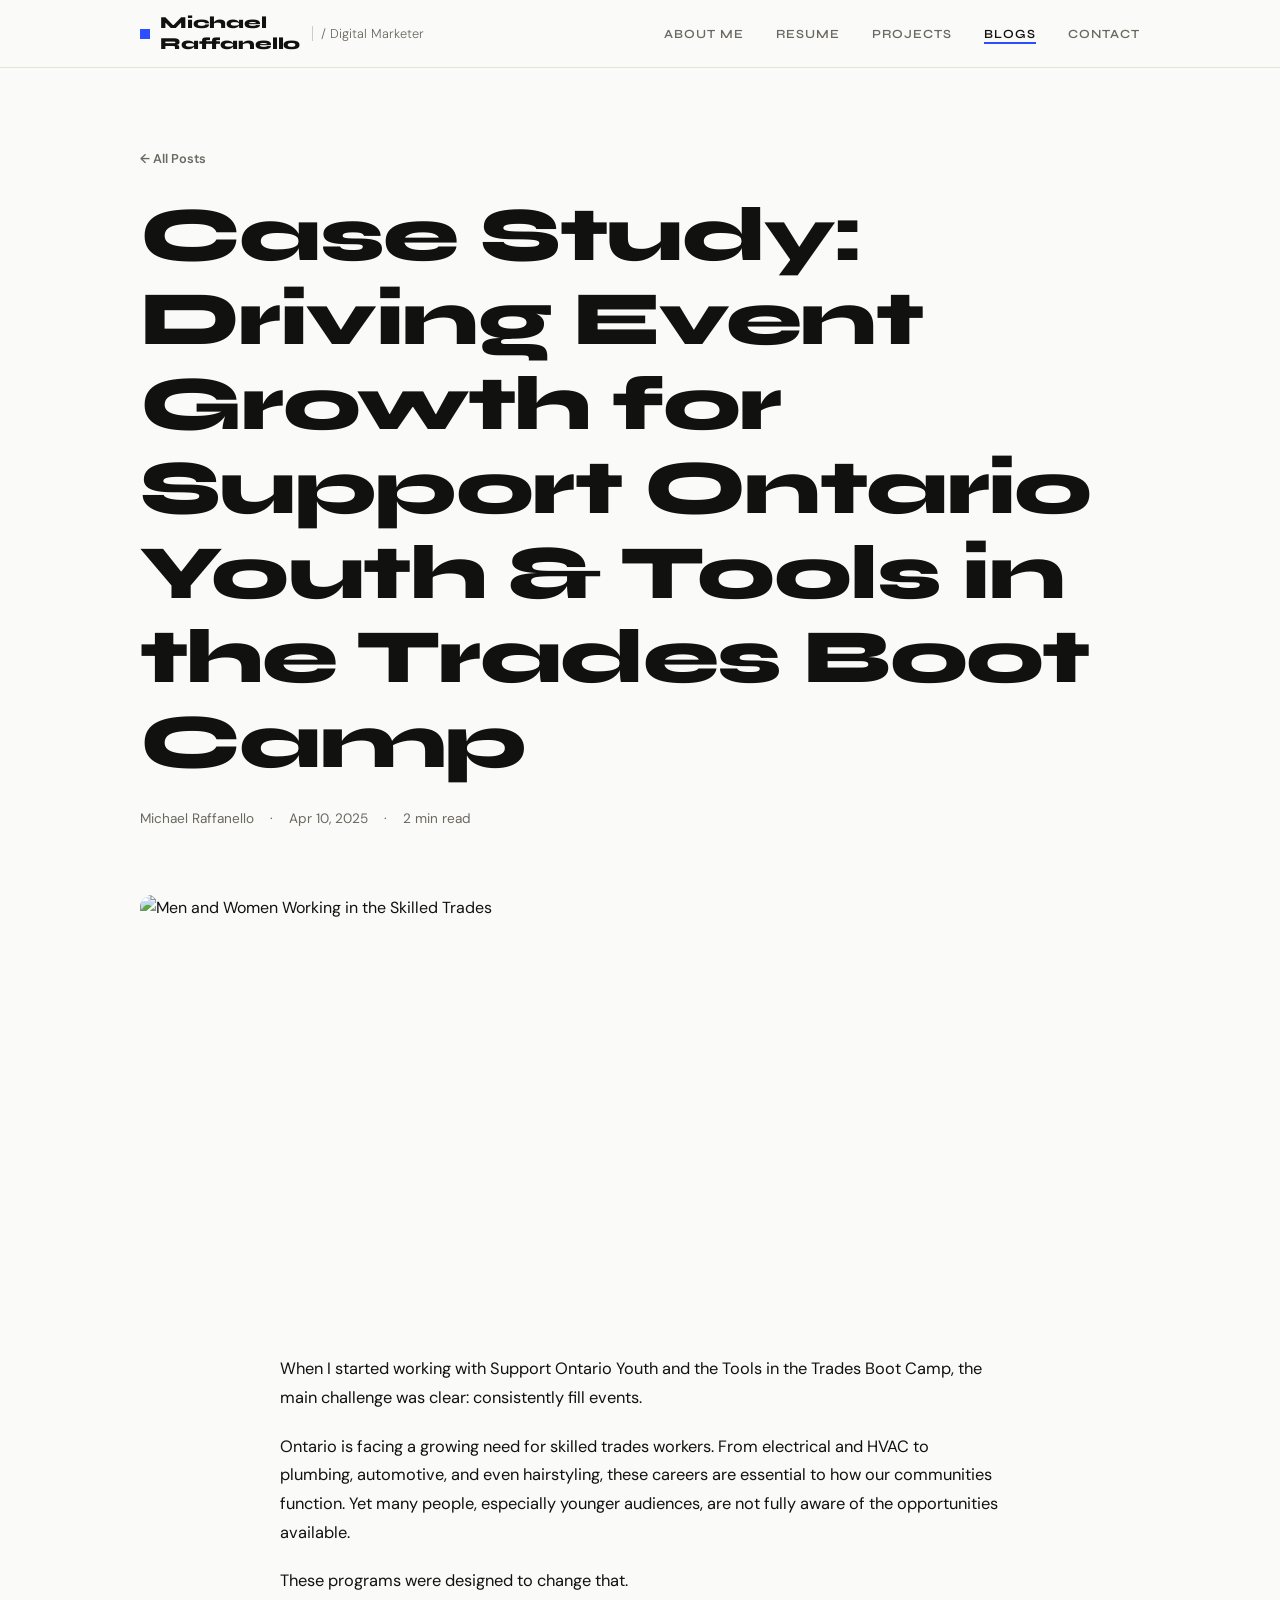
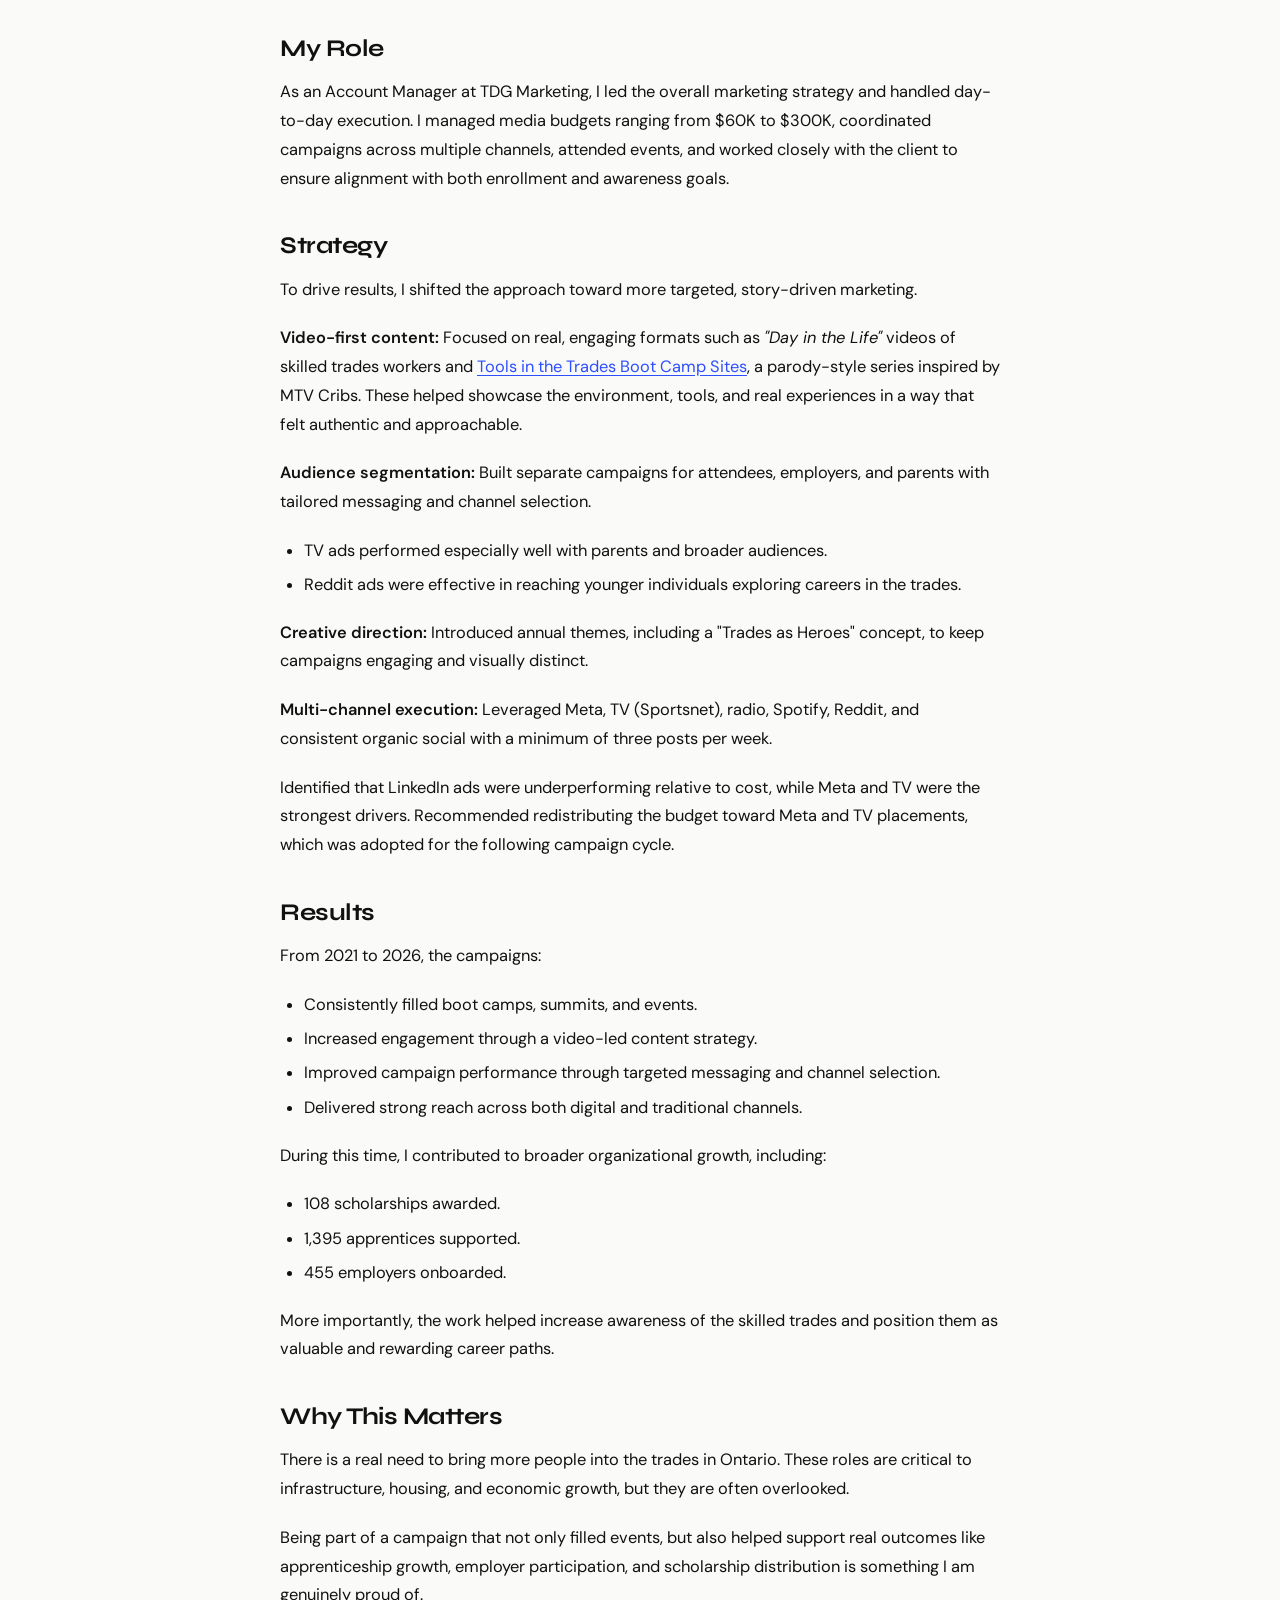
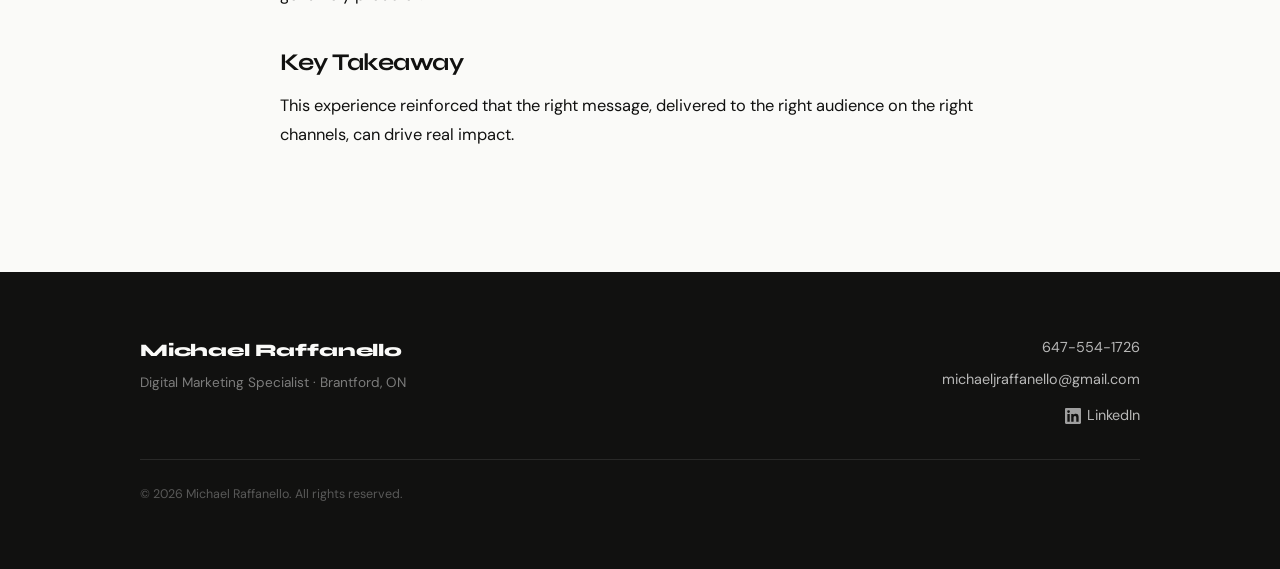
==== blog-post.html @ 338135e0 "Add files via upload" ====
<!DOCTYPE html>
<html lang="en">
<head>
  <meta charset="UTF-8" />
  <meta name="viewport" content="width=device-width, initial-scale=1.0" />
  <title>Case Study: Support Ontario Youth — Michael Raffanello</title>
  <meta name="description" content="How I drove consistent event growth for the Tools in the Trades Boot Camp through targeted, multi-channel marketing." />
  <link rel="stylesheet" href="style.css" />
</head>
<body>

  <!-- NAV -->
  <nav>
    <div class="container nav-inner">
      <a href="index.html" class="nav-logo">
        <span class="blue-sq"></span>
        <span>Michael<br>Raffanello</span>
        <span class="tagline">/ Digital Marketer</span>
      </a>
      <ul class="nav-links">
        <li><a href="index.html">About Me</a></li>
        <li><a href="resume.html">Resume</a></li>
        <li><a href="projects.html">Projects</a></li>
        <li><a href="blog.html" class="active">Blogs</a></li>
        <li><a href="contact.html">Contact</a></li>
      </ul>
      <button class="nav-toggle" aria-label="Open menu" onclick="toggleMenu()">
        <span></span><span></span><span></span>
      </button>
    </div>
  </nav>
  <div class="nav-mobile" id="navMobile">
    <a href="index.html" onclick="toggleMenu()">About Me</a>
    <a href="resume.html" onclick="toggleMenu()">Resume</a>
    <a href="projects.html" onclick="toggleMenu()">Projects</a>
    <a href="blog.html" class="active" onclick="toggleMenu()">Blogs</a>
    <a href="contact.html" onclick="toggleMenu()">Contact</a>
  </div>

  <main>
    <div class="container">
      <div class="post-header">
        <a href="blog.html" class="post-back">← All Posts</a>
        <h1>Case Study: Driving Event Growth for Support Ontario Youth &amp; Tools in the Trades Boot Camp</h1>
        <div class="post-meta">
          <span>Michael Raffanello</span>
          <span>·</span>
          <span>Apr 10, 2025</span>
          <span>·</span>
          <span>2 min read</span>
        </div>
      </div>

      <img
        src="https://static.wixstatic.com/media/3291a4_5e1413ab1fc04370a621228ee1bcd961~mv2.png/v1/fill/w_1400,h_600,al_c,q_85,usm_0.66_1.00_0.01,enc_avif,quality_auto/3291a4_5e1413ab1fc04370a621228ee1bcd961~mv2.png"
        alt="Men and Women Working in the Skilled Trades"
        class="post-hero-img"
        loading="lazy"
      />

      <div class="post-content">
        <p>When I started working with Support Ontario Youth and the Tools in the Trades Boot Camp, the main challenge was clear: consistently fill events.</p>

        <p>Ontario is facing a growing need for skilled trades workers. From electrical and HVAC to plumbing, automotive, and even hairstyling, these careers are essential to how our communities function. Yet many people, especially younger audiences, are not fully aware of the opportunities available.</p>

        <p>These programs were designed to change that.</p>

        <h2>My Role</h2>
        <p>As an Account Manager at TDG Marketing, I led the overall marketing strategy and handled day-to-day execution. I managed media budgets ranging from $60K to $300K, coordinated campaigns across multiple channels, attended events, and worked closely with the client to ensure alignment with both enrollment and awareness goals.</p>

        <h2>Strategy</h2>
        <p>To drive results, I shifted the approach toward more targeted, story-driven marketing.</p>

        <p><strong>Video-first content:</strong> Focused on real, engaging formats such as <em>"Day in the Life"</em> videos of skilled trades workers and <a href="https://www.youtube.com/watch?v=5VyVdw9-awA" target="_blank" rel="noopener">Tools in the Trades Boot Camp Sites</a>, a parody-style series inspired by MTV Cribs. These helped showcase the environment, tools, and real experiences in a way that felt authentic and approachable.</p>

        <p><strong>Audience segmentation:</strong> Built separate campaigns for attendees, employers, and parents with tailored messaging and channel selection.</p>

        <ul>
          <li>TV ads performed especially well with parents and broader audiences.</li>
          <li>Reddit ads were effective in reaching younger individuals exploring careers in the trades.</li>
        </ul>

        <p><strong>Creative direction:</strong> Introduced annual themes, including a "Trades as Heroes" concept, to keep campaigns engaging and visually distinct.</p>

        <p><strong>Multi-channel execution:</strong> Leveraged Meta, TV (Sportsnet), radio, Spotify, Reddit, and consistent organic social with a minimum of three posts per week.</p>

        <p>Identified that LinkedIn ads were underperforming relative to cost, while Meta and TV were the strongest drivers. Recommended redistributing the budget toward Meta and TV placements, which was adopted for the following campaign cycle.</p>

        <h2>Results</h2>
        <p>From 2021 to 2026, the campaigns:</p>
        <ul>
          <li>Consistently filled boot camps, summits, and events.</li>
          <li>Increased engagement through a video-led content strategy.</li>
          <li>Improved campaign performance through targeted messaging and channel selection.</li>
          <li>Delivered strong reach across both digital and traditional channels.</li>
        </ul>

        <p>During this time, I contributed to broader organizational growth, including:</p>
        <ul>
          <li>108 scholarships awarded.</li>
          <li>1,395 apprentices supported.</li>
          <li>455 employers onboarded.</li>
        </ul>

        <p>More importantly, the work helped increase awareness of the skilled trades and position them as valuable and rewarding career paths.</p>

        <h2>Why This Matters</h2>
        <p>There is a real need to bring more people into the trades in Ontario. These roles are critical to infrastructure, housing, and economic growth, but they are often overlooked.</p>

        <p>Being part of a campaign that not only filled events, but also helped support real outcomes like apprenticeship growth, employer participation, and scholarship distribution is something I am genuinely proud of.</p>

        <h2>Key Takeaway</h2>
        <p>This experience reinforced that the right message, delivered to the right audience on the right channels, can drive real impact.</p>
      </div>
    </div>
  </main>

  <!-- FOOTER -->
  <footer>
    <div class="container">
      <div class="footer-inner">
        <div>
          <div class="footer-brand">Michael Raffanello</div>
          <div class="footer-sub">Digital Marketing Specialist · Brantford, ON</div>
        </div>
        <div class="footer-contacts">
          <a href="tel:6475541726">647-554-1726</a>
          <a href="mailto:michaeljraffanello@gmail.com">michaeljraffanello@gmail.com</a>
          <a href="https://www.linkedin.com/in/michaelraffanello/" target="_blank" rel="noopener" class="footer-linkedin">
            <svg viewBox="0 0 24 24"><path d="M20.447 20.452h-3.554v-5.569c0-1.328-.027-3.037-1.852-3.037-1.853 0-2.136 1.445-2.136 2.939v5.667H9.351V9h3.414v1.561h.046c.477-.9 1.637-1.85 3.37-1.85 3.601 0 4.267 2.37 4.267 5.455v6.286zM5.337 7.433a2.062 2.062 0 01-2.063-2.065 2.064 2.064 0 112.063 2.065zm1.782 13.019H3.555V9h3.564v11.452zM22.225 0H1.771C.792 0 0 .774 0 1.729v20.542C0 23.227.792 24 1.771 24h20.451C23.2 24 24 23.227 24 22.271V1.729C24 .774 23.2 0 22.222 0h.003z"/></svg>
            LinkedIn
          </a>
        </div>
      </div>
      <div class="footer-bottom">© 2026 Michael Raffanello. All rights reserved.</div>
    </div>
  </footer>

  <script>
    function toggleMenu() {
      document.getElementById('navMobile').classList.toggle('open');
    }
  </script>
</body>
</html>
---- style.css ----
/* ============================================
   MICHAEL RAFFANELLO — PORTFOLIO
   Design: Editorial/Clean with bold type
   Palette: Off-white, warm sand, near-black, electric blue accent
   ============================================ */

@import url('https://fonts.googleapis.com/css2?family=Syne:wght@400;600;700;800&family=DM+Sans:ital,wght@0,300;0,400;0,500;1,300&display=swap');

/* ---- TOKENS ---- */
:root {
  --black:   #111110;
  --white:   #FAFAF8;
  --sand:    #E8E2D9;
  --sand-dark: #D5CCBF;
  --blue:    #2D4EFF;
  --blue-dark: #1A36E0;
  --muted:   #6B6860;
  --card-bg: #FFFFFF;

  --nav-h: 68px;
  --max-w: 1080px;
  --gap:   clamp(1.5rem, 4vw, 3rem);
  --section-pad: clamp(4rem, 8vw, 7rem);

  --font-display: 'Syne', sans-serif;
  --font-body:    'DM Sans', sans-serif;

  --radius: 4px;
  --radius-lg: 12px;
  --shadow: 0 2px 16px rgba(0,0,0,0.07);
  --shadow-hover: 0 8px 32px rgba(0,0,0,0.12);
  --transition: 0.22s cubic-bezier(0.4,0,0.2,1);
}

/* ---- RESET ---- */
*, *::before, *::after { box-sizing: border-box; margin: 0; padding: 0; }
html { scroll-behavior: smooth; -webkit-text-size-adjust: 100%; }
body {
  font-family: var(--font-body);
  background: var(--white);
  color: var(--black);
  font-size: 16px;
  line-height: 1.65;
  -webkit-font-smoothing: antialiased;
}
img { display: block; max-width: 100%; height: auto; }
a { color: inherit; text-decoration: none; }
ul { list-style: none; }

/* ---- TYPOGRAPHY ---- */
h1, h2, h3, h4 { font-family: var(--font-display); line-height: 1.1; }
h1 { font-size: clamp(2.8rem, 6vw, 5rem); font-weight: 800; letter-spacing: -0.02em; }
h2 { font-size: clamp(1.8rem, 3.5vw, 2.6rem); font-weight: 700; letter-spacing: -0.02em; }
h3 { font-size: clamp(1.1rem, 2vw, 1.35rem); font-weight: 600; }
h4 { font-size: 1rem; font-weight: 600; }
p { max-width: 65ch; }

/* ---- LAYOUT ---- */
.container {
  width: 100%;
  max-width: var(--max-w);
  margin: 0 auto;
  padding: 0 clamp(1.25rem, 5vw, 2.5rem);
}

/* ---- NAV ---- */
nav {
  position: sticky;
  top: 0;
  z-index: 100;
  background: rgba(250,250,248,0.92);
  backdrop-filter: blur(12px);
  -webkit-backdrop-filter: blur(12px);
  border-bottom: 1px solid var(--sand);
  height: var(--nav-h);
}
.nav-inner {
  display: flex;
  align-items: center;
  justify-content: space-between;
  height: 100%;
}
.nav-logo {
  display: flex;
  align-items: center;
  gap: 10px;
  font-family: var(--font-display);
  font-weight: 800;
  font-size: 1.05rem;
  letter-spacing: -0.01em;
  line-height: 1.2;
}
.nav-logo .blue-sq {
  width: 10px; height: 10px;
  background: var(--blue);
  flex-shrink: 0;
}
.nav-logo .tagline {
  font-family: var(--font-body);
  font-weight: 300;
  font-size: 0.8rem;
  color: var(--muted);
  letter-spacing: 0;
  padding-left: 8px;
  border-left: 1px solid var(--sand-dark);
  margin-left: 2px;
}
.nav-links {
  display: flex;
  gap: clamp(1.2rem, 3vw, 2rem);
  align-items: center;
}
.nav-links a {
  font-family: var(--font-display);
  font-size: 0.78rem;
  font-weight: 600;
  letter-spacing: 0.08em;
  text-transform: uppercase;
  color: var(--muted);
  transition: color var(--transition);
  position: relative;
}
.nav-links a::after {
  content: '';
  position: absolute;
  bottom: -3px; left: 0;
  width: 0; height: 2px;
  background: var(--blue);
  transition: width var(--transition);
}
.nav-links a:hover,
.nav-links a.active { color: var(--black); }
.nav-links a:hover::after,
.nav-links a.active::after { width: 100%; }

/* Hamburger */
.nav-toggle {
  display: none;
  flex-direction: column;
  gap: 5px;
  background: none;
  border: none;
  cursor: pointer;
  padding: 4px;
}
.nav-toggle span {
  display: block;
  width: 22px; height: 2px;
  background: var(--black);
  transition: var(--transition);
}
.nav-mobile {
  display: none;
  position: fixed;
  inset: var(--nav-h) 0 0 0;
  background: var(--white);
  z-index: 99;
  flex-direction: column;
  align-items: center;
  justify-content: center;
  gap: 2.5rem;
}
.nav-mobile.open { display: flex; }
.nav-mobile a {
  font-family: var(--font-display);
  font-size: 2rem;
  font-weight: 700;
  color: var(--black);
  letter-spacing: -0.01em;
}
.nav-mobile a.active { color: var(--blue); }

/* ---- BUTTONS ---- */
.btn {
  display: inline-flex;
  align-items: center;
  gap: 0.4rem;
  font-family: var(--font-display);
  font-size: 0.8rem;
  font-weight: 700;
  letter-spacing: 0.07em;
  text-transform: uppercase;
  padding: 0.75rem 1.5rem;
  border-radius: 100px;
  transition: all var(--transition);
  cursor: pointer;
  border: 2px solid transparent;
  white-space: nowrap;
}
.btn-primary {
  background: var(--blue);
  color: #fff;
  border-color: var(--blue);
}
.btn-primary:hover {
  background: var(--blue-dark);
  border-color: var(--blue-dark);
  transform: translateY(-1px);
  box-shadow: 0 4px 16px rgba(45,78,255,0.3);
}
.btn-outline {
  background: transparent;
  color: var(--black);
  border-color: var(--black);
}
.btn-outline:hover {
  background: var(--black);
  color: var(--white);
  transform: translateY(-1px);
}

/* ---- PAGE HERO BANNER ---- */
.page-hero {
  background: var(--sand);
  padding: clamp(3rem, 6vw, 5rem) 0 clamp(2.5rem, 5vw, 4rem);
}
.page-hero h1 {
  display: flex;
  align-items: center;
  gap: 0.6rem;
}
.page-hero h1 .blue-sq {
  width: 18px; height: 18px;
  background: var(--blue);
  flex-shrink: 0;
  margin-top: 4px;
}
.page-hero p {
  margin-top: 1rem;
  color: var(--muted);
  font-size: 1.05rem;
  max-width: 55ch;
}

/* ---- SECTION ---- */
section { padding: var(--section-pad) 0; }
.section-label {
  font-family: var(--font-display);
  font-size: 0.72rem;
  font-weight: 700;
  letter-spacing: 0.14em;
  text-transform: uppercase;
  color: var(--blue);
  margin-bottom: 0.75rem;
  display: block;
}

/* ---- DIVIDER ---- */
.divider {
  border: none;
  border-top: 1px solid var(--sand);
  margin: 0;
}

/* ---- FOOTER ---- */
footer {
  background: var(--black);
  color: var(--white);
  padding: clamp(2.5rem, 5vw, 4rem) 0;
}
.footer-inner {
  display: grid;
  grid-template-columns: 1fr auto;
  gap: 2rem;
  align-items: start;
}
.footer-brand {
  font-family: var(--font-display);
  font-size: 1.1rem;
  font-weight: 800;
  letter-spacing: -0.01em;
  margin-bottom: 0.4rem;
}
.footer-sub {
  font-size: 0.85rem;
  color: rgba(255,255,255,0.45);
}
.footer-contacts {
  display: flex;
  flex-direction: column;
  gap: 0.5rem;
  align-items: flex-end;
  text-align: right;
}
.footer-contacts a {
  font-size: 0.9rem;
  color: rgba(255,255,255,0.7);
  transition: color var(--transition);
}
.footer-contacts a:hover { color: #fff; }
.footer-linkedin {
  display: inline-flex;
  align-items: center;
  gap: 0.4rem;
  margin-top: 0.25rem;
}
.footer-linkedin svg { width: 16px; height: 16px; fill: rgba(255,255,255,0.6); }
.footer-bottom {
  margin-top: 2rem;
  padding-top: 1.5rem;
  border-top: 1px solid rgba(255,255,255,0.1);
  font-size: 0.78rem;
  color: rgba(255,255,255,0.3);
}

/* ---- FADE-IN ANIMATION ---- */
.fade-up {
  opacity: 0;
  transform: translateY(24px);
  animation: fadeUp 0.6s cubic-bezier(0.4,0,0.2,1) forwards;
}
@keyframes fadeUp {
  to { opacity: 1; transform: none; }
}
.fade-up:nth-child(1) { animation-delay: 0.05s; }
.fade-up:nth-child(2) { animation-delay: 0.12s; }
.fade-up:nth-child(3) { animation-delay: 0.19s; }
.fade-up:nth-child(4) { animation-delay: 0.26s; }
.fade-up:nth-child(5) { animation-delay: 0.33s; }

/* ============================================
   HOME PAGE
   ============================================ */
.hero {
  min-height: calc(100svh - var(--nav-h));
  display: grid;
  grid-template-columns: 1fr 1fr;
  gap: var(--gap);
  align-items: center;
  padding: clamp(3rem, 6vw, 5rem) 0;
}
.hero-card {
  background: var(--sand);
  border-radius: var(--radius-lg);
  padding: 2.5rem 2rem;
  display: flex;
  flex-direction: column;
  align-items: center;
  text-align: center;
  gap: 1.2rem;
}
.hero-photo {
  width: 140px; height: 140px;
  border-radius: 50%;
  object-fit: cover;
  border: 4px solid var(--white);
  box-shadow: var(--shadow);
}
.hero-card-name {
  font-family: var(--font-display);
  font-size: 1.3rem;
  font-weight: 800;
}
.hero-card-rule {
  width: 32px; height: 2px;
  background: var(--blue);
  margin: 0 auto;
}
.hero-card-title {
  font-size: 0.72rem;
  letter-spacing: 0.16em;
  text-transform: uppercase;
  color: var(--muted);
  font-weight: 500;
}
.hero-card-linkedin a {
  display: inline-flex;
  align-items: center;
  gap: 0.4rem;
  font-size: 0.85rem;
  color: var(--blue);
  font-weight: 500;
  transition: opacity var(--transition);
}
.hero-card-linkedin a:hover { opacity: 0.75; }
.hero-content { display: flex; flex-direction: column; gap: 1.5rem; }
.hero-content h1 { color: var(--black); }
.hero-content .tagline {
  font-size: 1.15rem;
  font-weight: 500;
  color: var(--black);
}
.hero-actions { display: flex; gap: 0.75rem; flex-wrap: wrap; }
.hero-bio {
  color: var(--muted);
  font-size: 0.975rem;
  line-height: 1.7;
}
.hero-testimonial {
  margin-top: 0.5rem;
  padding: 1.25rem 1.5rem;
  border-left: 3px solid var(--blue);
  background: var(--sand);
  border-radius: 0 var(--radius-lg) var(--radius-lg) 0;
}
.hero-testimonial blockquote {
  font-size: 0.9rem;
  color: var(--black);
  line-height: 1.65;
  font-style: italic;
  max-width: 100%;
}
.hero-testimonial cite {
  display: block;
  margin-top: 0.6rem;
  font-size: 0.78rem;
  color: var(--muted);
  font-style: normal;
  font-weight: 500;
}

/* ============================================
   RESUME PAGE
   ============================================ */
.resume-layout {
  display: grid;
  grid-template-columns: 1fr 300px;
  gap: clamp(2rem, 5vw, 4rem);
  align-items: start;
}
.resume-sidebar {
  position: sticky;
  top: calc(var(--nav-h) + 2rem);
}
.sidebar-section {
  background: var(--sand);
  border-radius: var(--radius-lg);
  padding: 1.75rem;
  margin-bottom: 1.25rem;
}
.sidebar-section h3 {
  font-size: 0.72rem;
  letter-spacing: 0.12em;
  text-transform: uppercase;
  color: var(--muted);
  margin-bottom: 1rem;
}
.skills-list {
  display: flex;
  flex-wrap: wrap;
  gap: 0.5rem;
}
.skill-tag {
  font-size: 0.78rem;
  font-weight: 500;
  padding: 0.3rem 0.75rem;
  background: var(--white);
  border: 1px solid var(--sand-dark);
  border-radius: 100px;
  color: var(--black);
  line-height: 1.4;
}
.timeline { display: flex; flex-direction: column; gap: 0; }
.timeline-item {
  position: relative;
  padding: 0 0 2.5rem 2rem;
  border-left: 2px solid var(--sand);
}
.timeline-item:last-child { padding-bottom: 0; border-left-color: transparent; }
.timeline-item::before {
  content: '';
  position: absolute;
  left: -5px; top: 6px;
  width: 8px; height: 8px;
  border-radius: 50%;
  background: var(--blue);
  border: 2px solid var(--white);
  box-shadow: 0 0 0 2px var(--blue);
}
.timeline-card {
  background: var(--card-bg);
  border-radius: var(--radius-lg);
  padding: 1.5rem 1.75rem;
  box-shadow: var(--shadow);
  border: 1px solid rgba(0,0,0,0.05);
}
.timeline-header {
  display: flex;
  align-items: flex-start;
  gap: 1rem;
  margin-bottom: 1rem;
}
.timeline-logo {
  width: 44px; height: 44px;
  object-fit: contain;
  border-radius: 6px;
  border: 1px solid var(--sand);
  background: var(--white);
  padding: 4px;
  flex-shrink: 0;
}
.timeline-meta { flex: 1; }
.timeline-company {
  font-family: var(--font-display);
  font-weight: 700;
  font-size: 0.95rem;
  color: var(--blue);
}
.timeline-role {
  font-family: var(--font-display);
  font-size: 1.05rem;
  font-weight: 700;
  color: var(--black);
  margin-top: 0.15rem;
}
.timeline-date {
  font-size: 0.8rem;
  color: var(--muted);
  margin-top: 0.25rem;
}
.timeline-card ul {
  display: flex;
  flex-direction: column;
  gap: 0.5rem;
}
.timeline-card ul li {
  font-size: 0.9rem;
  color: var(--black);
  padding-left: 1rem;
  position: relative;
  line-height: 1.55;
}
.timeline-card ul li::before {
  content: '→';
  position: absolute;
  left: 0;
  color: var(--blue);
  font-size: 0.75rem;
  top: 0.15em;
}
.edu-item {
  background: var(--card-bg);
  border-radius: var(--radius-lg);
  padding: 1.5rem 1.75rem;
  box-shadow: var(--shadow);
  border: 1px solid rgba(0,0,0,0.05);
  margin-bottom: 1rem;
}
.edu-item:last-child { margin-bottom: 0; }
.edu-school { color: var(--blue); font-weight: 700; font-size: 0.9rem; margin-bottom: 0.25rem; font-family: var(--font-display); }
.edu-degree { font-family: var(--font-display); font-size: 1rem; font-weight: 700; }
.edu-year { font-size: 0.8rem; color: var(--muted); margin-top: 0.2rem; }
.edu-desc { font-size: 0.85rem; color: var(--muted); margin-top: 0.75rem; line-height: 1.6; max-width: 100%; }

/* ============================================
   PROJECTS PAGE
   ============================================ */
.projects-grid {
  display: flex;
  flex-direction: column;
  gap: 2rem;
}
.project-card {
  background: var(--card-bg);
  border-radius: var(--radius-lg);
  box-shadow: var(--shadow);
  border: 1px solid rgba(0,0,0,0.05);
  overflow: hidden;
  display: grid;
  grid-template-columns: 1fr 280px;
  transition: box-shadow var(--transition), transform var(--transition);
}
.project-card:hover {
  box-shadow: var(--shadow-hover);
  transform: translateY(-2px);
}
.project-body {
  padding: 2rem 2.25rem;
  border-right: 1px solid var(--sand);
}
.project-industry {
  display: inline-block;
  font-size: 0.72rem;
  font-weight: 600;
  letter-spacing: 0.1em;
  text-transform: uppercase;
  color: var(--muted);
  background: var(--sand);
  padding: 0.2rem 0.65rem;
  border-radius: 100px;
  margin-bottom: 0.75rem;
}
.project-title {
  font-family: var(--font-display);
  font-size: 1.2rem;
  font-weight: 700;
  color: var(--blue);
  margin-bottom: 1.25rem;
  line-height: 1.25;
}
.project-section-label {
  font-size: 0.7rem;
  font-weight: 700;
  letter-spacing: 0.12em;
  text-transform: uppercase;
  color: var(--muted);
  margin-bottom: 0.5rem;
  margin-top: 1.25rem;
  display: block;
}
.project-section-label:first-of-type { margin-top: 0; }
.project-body ul {
  display: flex;
  flex-direction: column;
  gap: 0.35rem;
}
.project-body ul li {
  font-size: 0.875rem;
  line-height: 1.55;
  padding-left: 1rem;
  position: relative;
  color: var(--black);
}
.project-body ul li::before {
  content: '–';
  position: absolute;
  left: 0;
  color: var(--blue);
  font-weight: 700;
}
.project-results ul li::before { content: '✓'; color: #16a34a; }
.project-image {
  display: flex;
  align-items: center;
  justify-content: center;
  background: var(--sand);
  overflow: hidden;
  min-height: 200px;
}
.project-image img {
  width: 100%;
  height: 100%;
  object-fit: cover;
  object-position: center top;
  transition: transform 0.4s ease;
}
.project-card:hover .project-image img { transform: scale(1.03); }

/* ============================================
   BLOG PAGE
   ============================================ */
.blog-grid {
  display: grid;
  grid-template-columns: repeat(auto-fill, minmax(320px, 1fr));
  gap: 1.75rem;
}
.blog-card {
  background: var(--card-bg);
  border-radius: var(--radius-lg);
  box-shadow: var(--shadow);
  border: 1px solid rgba(0,0,0,0.05);
  overflow: hidden;
  display: flex;
  flex-direction: column;
  transition: box-shadow var(--transition), transform var(--transition);
}
.blog-card:hover {
  box-shadow: var(--shadow-hover);
  transform: translateY(-3px);
}
.blog-card-img {
  aspect-ratio: 16/9;
  overflow: hidden;
  background: var(--sand);
}
.blog-card-img img {
  width: 100%; height: 100%;
  object-fit: cover;
  transition: transform 0.4s ease;
}
.blog-card:hover .blog-card-img img { transform: scale(1.04); }
.blog-card-body {
  padding: 1.5rem;
  flex: 1;
  display: flex;
  flex-direction: column;
  gap: 0.75rem;
}
.blog-meta {
  display: flex;
  align-items: center;
  gap: 0.75rem;
  font-size: 0.78rem;
  color: var(--muted);
}
.blog-meta .dot { opacity: 0.4; }
.blog-card-title {
  font-family: var(--font-display);
  font-size: 1.05rem;
  font-weight: 700;
  line-height: 1.3;
  color: var(--black);
}
.blog-card-excerpt {
  font-size: 0.875rem;
  color: var(--muted);
  line-height: 1.6;
  flex: 1;
  max-width: 100%;
}
.blog-read-more {
  font-family: var(--font-display);
  font-size: 0.78rem;
  font-weight: 700;
  letter-spacing: 0.06em;
  text-transform: uppercase;
  color: var(--blue);
  display: inline-flex;
  align-items: center;
  gap: 0.3rem;
  transition: gap var(--transition);
  margin-top: auto;
}
.blog-card:hover .blog-read-more { gap: 0.55rem; }

/* ============================================
   BLOG POST PAGE
   ============================================ */
.post-header { padding: clamp(3rem,6vw,5rem) 0 2rem; }
.post-back {
  display: inline-flex;
  align-items: center;
  gap: 0.4rem;
  font-size: 0.8rem;
  font-weight: 600;
  color: var(--muted);
  margin-bottom: 1.5rem;
  transition: color var(--transition);
}
.post-back:hover { color: var(--blue); }
.post-header h1 { max-width: 18ch; }
.post-header .post-meta {
  display: flex;
  align-items: center;
  gap: 1rem;
  margin-top: 1.5rem;
  font-size: 0.85rem;
  color: var(--muted);
}
.post-hero-img {
  width: 100%;
  aspect-ratio: 21/9;
  object-fit: cover;
  border-radius: var(--radius-lg);
  margin: 2rem 0;
}
.post-content {
  max-width: 720px;
  margin: 0 auto;
  padding-bottom: var(--section-pad);
}
.post-content p { margin-bottom: 1.25rem; font-size: 1.025rem; line-height: 1.75; max-width: 100%; }
.post-content h2 { margin: 2.5rem 0 1rem; font-size: 1.5rem; }
.post-content h3 { margin: 2rem 0 0.75rem; font-size: 1.2rem; }
.post-content ul, .post-content ol {
  padding-left: 1.5rem;
  margin-bottom: 1.25rem;
  display: flex;
  flex-direction: column;
  gap: 0.4rem;
}
.post-content ul { list-style: disc; }
.post-content ol { list-style: decimal; }
.post-content li { font-size: 1.025rem; line-height: 1.7; max-width: 65ch; }
.post-content em { font-style: italic; }
.post-content strong { font-weight: 600; }
.post-content a { color: var(--blue); text-decoration: underline; text-underline-offset: 3px; }

/* ============================================
   CONTACT PAGE
   ============================================ */
.contact-layout {
  display: grid;
  grid-template-columns: 1fr 400px;
  gap: clamp(2rem, 5vw, 5rem);
  align-items: start;
  padding: var(--section-pad) 0;
}
.contact-info h2 { margin-bottom: 1rem; }
.contact-info p { color: var(--muted); margin-bottom: 2rem; }
.contact-details {
  display: flex;
  flex-direction: column;
  gap: 1rem;
}
.contact-detail {
  display: flex;
  align-items: center;
  gap: 0.75rem;
  font-size: 0.95rem;
}
.contact-detail .icon {
  width: 38px; height: 38px;
  background: var(--sand);
  border-radius: 50%;
  display: flex;
  align-items: center;
  justify-content: center;
  flex-shrink: 0;
}
.contact-detail .icon svg { width: 16px; height: 16px; }
.contact-form-card {
  background: var(--card-bg);
  border-radius: var(--radius-lg);
  padding: 2rem 2.25rem;
  box-shadow: var(--shadow);
  border: 1px solid rgba(0,0,0,0.05);
}
.contact-form-card h3 { margin-bottom: 1.5rem; }
.form-row {
  display: grid;
  grid-template-columns: 1fr 1fr;
  gap: 1rem;
}
.form-group {
  display: flex;
  flex-direction: column;
  gap: 0.4rem;
  margin-bottom: 1rem;
}
.form-group label {
  font-size: 0.8rem;
  font-weight: 600;
  color: var(--black);
  letter-spacing: 0.03em;
}
.form-group input,
.form-group textarea,
.form-group select {
  padding: 0.7rem 1rem;
  border: 1.5px solid var(--sand-dark);
  border-radius: var(--radius);
  font-family: var(--font-body);
  font-size: 0.95rem;
  color: var(--black);
  background: var(--white);
  transition: border-color var(--transition), box-shadow var(--transition);
  outline: none;
  width: 100%;
}
.form-group input:focus,
.form-group textarea:focus {
  border-color: var(--blue);
  box-shadow: 0 0 0 3px rgba(45,78,255,0.1);
}
.form-group textarea { resize: vertical; min-height: 130px; }
.form-submit { width: 100%; justify-content: center; font-size: 0.85rem; padding: 0.9rem; }

/* ============================================
   RESPONSIVE
   ============================================ */
@media (max-width: 900px) {
  .hero {
    grid-template-columns: 1fr;
    min-height: auto;
    gap: 2.5rem;
  }
  .hero-card {
    flex-direction: row;
    text-align: left;
    gap: 1.5rem;
    padding: 1.5rem;
  }
  .hero-photo { width: 90px; height: 90px; }
  .hero-card-rule { margin: 0; }
  .hero-card-linkedin a { justify-content: flex-start; }
  .resume-layout {
    grid-template-columns: 1fr;
  }
  .resume-sidebar {
    position: static;
    display: grid;
    grid-template-columns: 1fr 1fr;
    gap: 1rem;
  }
  .resume-sidebar .sidebar-section { margin-bottom: 0; }
  .project-card {
    grid-template-columns: 1fr;
  }
  .project-image {
    aspect-ratio: 16/9;
    min-height: auto;
  }
  .contact-layout {
    grid-template-columns: 1fr;
  }
  .footer-inner {
    grid-template-columns: 1fr;
  }
  .footer-contacts {
    align-items: flex-start;
    text-align: left;
  }
}

@media (max-width: 640px) {
  .nav-links { display: none; }
  .nav-toggle { display: flex; }
  .hero-card {
    flex-direction: column;
    text-align: center;
  }
  .hero-card-rule { margin: 0 auto; }
  .hero-card-linkedin a { justify-content: center; }
  .resume-sidebar {
    grid-template-columns: 1fr;
  }
  .form-row { grid-template-columns: 1fr; }
  .blog-grid { grid-template-columns: 1fr; }
  .project-body { padding: 1.5rem; }
  .post-header h1 { max-width: 100%; }
}
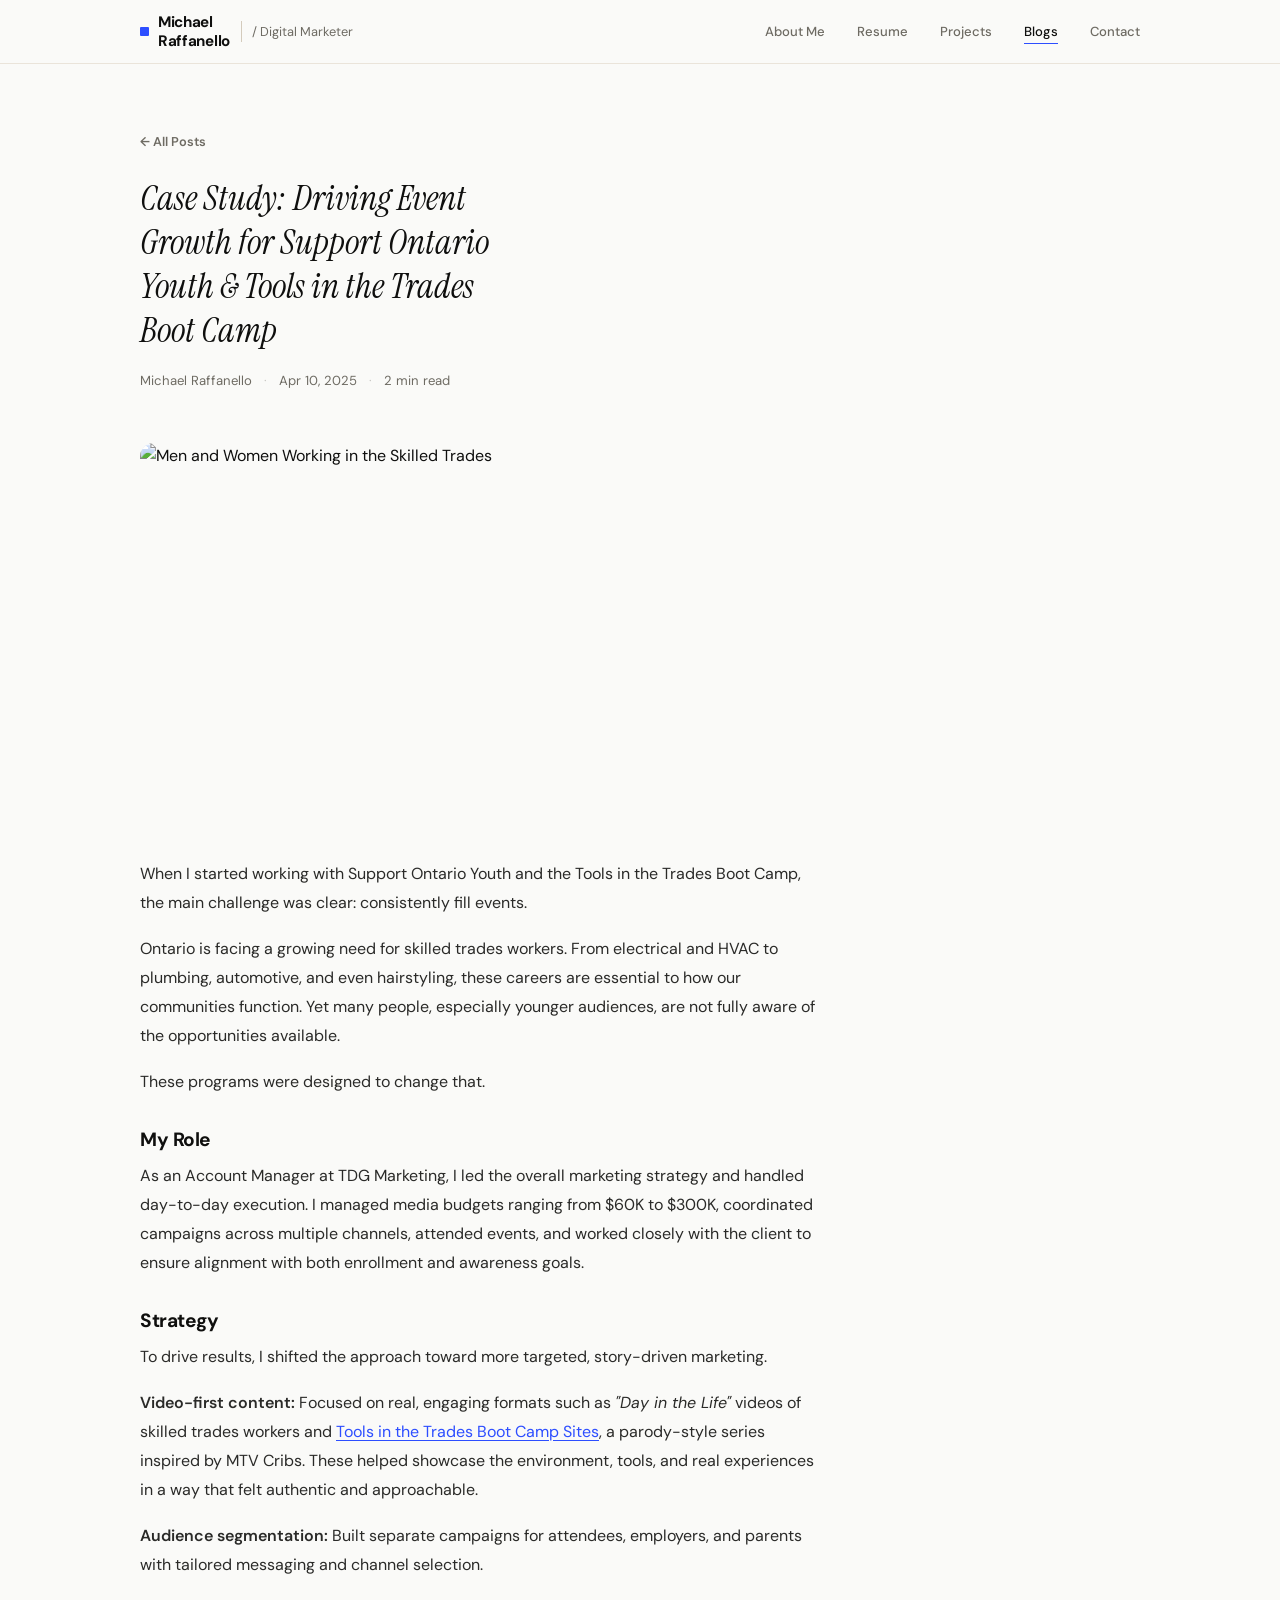
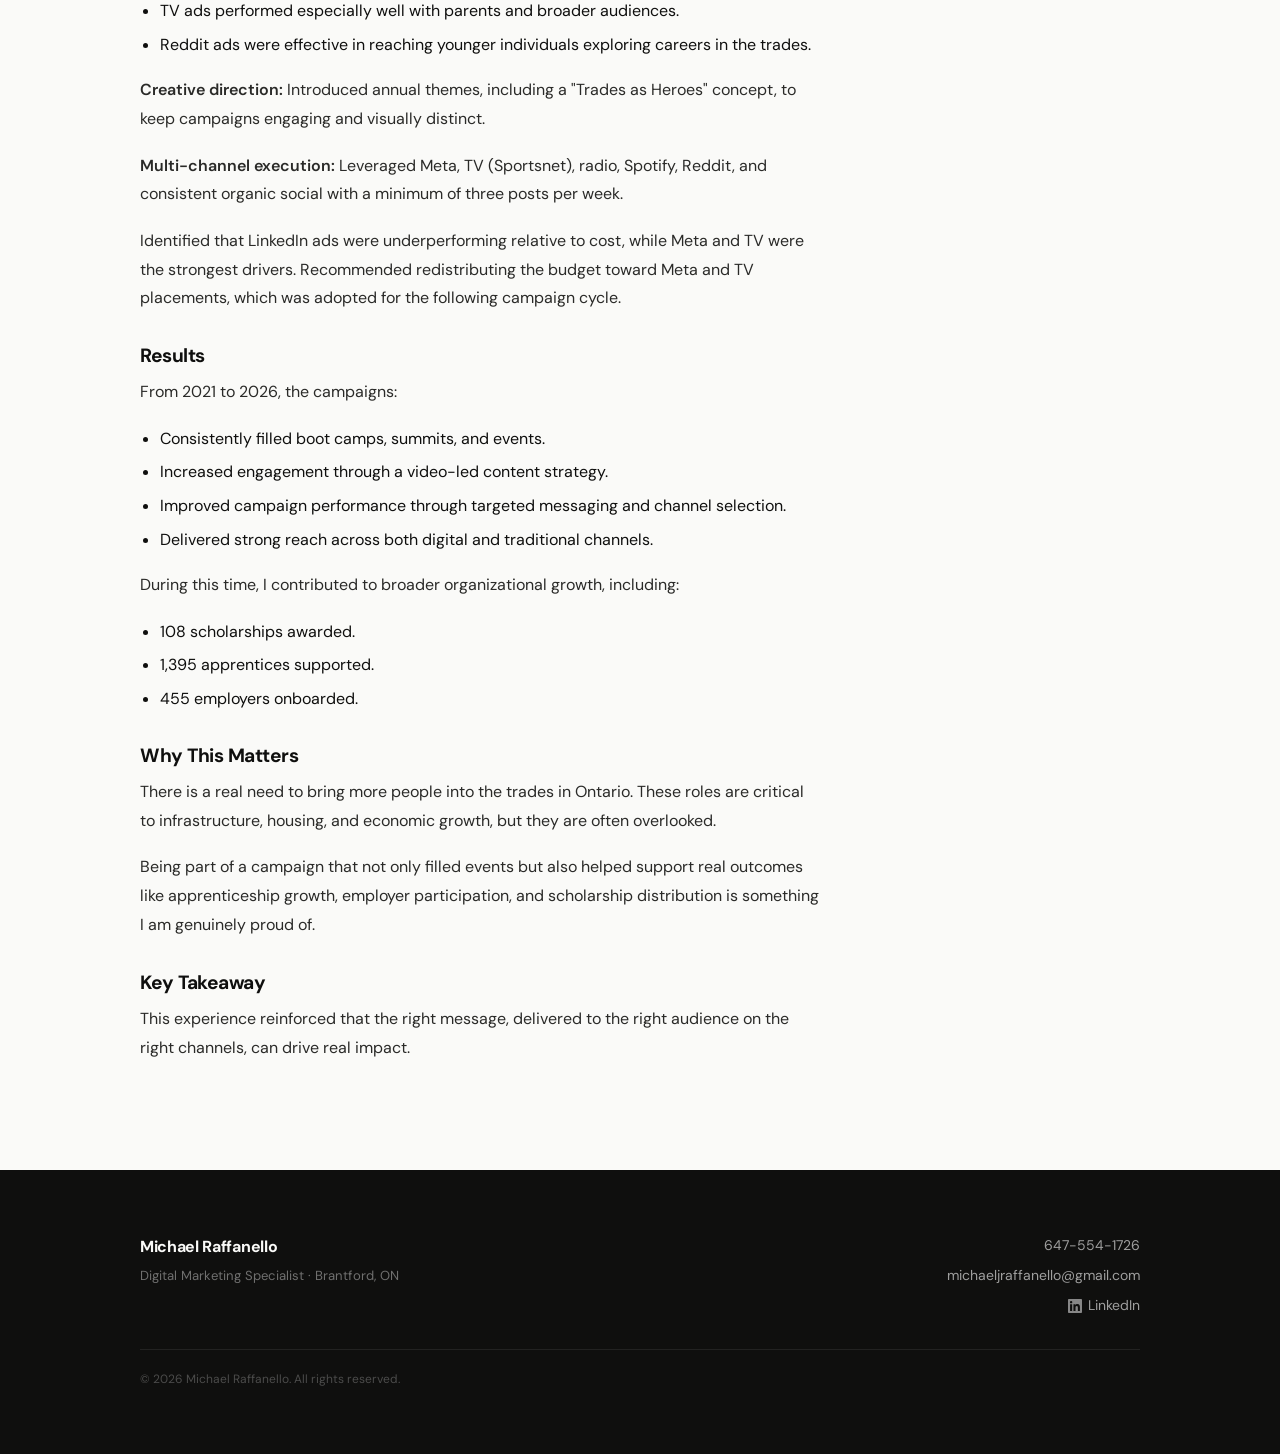
==== commit 7f1cdff9: "Add files via upload" ====
--- a/blog-post.html
+++ b/blog-post.html
@@ -9,137 +9,121 @@
 </head>
 <body>
 
-  <!-- NAV -->
-  <nav>
-    <div class="container nav-inner">
-      <a href="index.html" class="nav-logo">
-        <span class="blue-sq"></span>
-        <span>Michael<br>Raffanello</span>
-        <span class="tagline">/ Digital Marketer</span>
-      </a>
-      <ul class="nav-links">
-        <li><a href="index.html">About Me</a></li>
-        <li><a href="resume.html">Resume</a></li>
-        <li><a href="projects.html">Projects</a></li>
-        <li><a href="blog.html" class="active">Blogs</a></li>
-        <li><a href="contact.html">Contact</a></li>
-      </ul>
-      <button class="nav-toggle" aria-label="Open menu" onclick="toggleMenu()">
-        <span></span><span></span><span></span>
-      </button>
-    </div>
-  </nav>
-  <div class="nav-mobile" id="navMobile">
-    <a href="index.html" onclick="toggleMenu()">About Me</a>
-    <a href="resume.html" onclick="toggleMenu()">Resume</a>
-    <a href="projects.html" onclick="toggleMenu()">Projects</a>
-    <a href="blog.html" class="active" onclick="toggleMenu()">Blogs</a>
-    <a href="contact.html" onclick="toggleMenu()">Contact</a>
+<nav>
+  <div class="container nav-inner">
+    <a href="index.html" class="nav-logo">
+      <span class="blue-sq"></span>
+      <span class="nav-logo-text">Michael<br>Raffanello</span>
+      <span class="nav-tagline">/ Digital Marketer</span>
+    </a>
+    <ul class="nav-links">
+      <li><a href="index.html">About Me</a></li>
+      <li><a href="resume.html">Resume</a></li>
+      <li><a href="projects.html">Projects</a></li>
+      <li><a href="blog.html" class="active">Blogs</a></li>
+      <li><a href="contact.html">Contact</a></li>
+    </ul>
+    <button class="nav-toggle" aria-label="Open menu" onclick="toggleMenu()">
+      <span></span><span></span><span></span>
+    </button>
   </div>
+</nav>
+<div class="nav-mobile" id="navMobile">
+  <a href="index.html" onclick="toggleMenu()">About Me</a>
+  <a href="resume.html" onclick="toggleMenu()">Resume</a>
+  <a href="projects.html" onclick="toggleMenu()">Projects</a>
+  <a href="blog.html" class="active" onclick="toggleMenu()">Blogs</a>
+  <a href="contact.html" onclick="toggleMenu()">Contact</a>
+</div>
 
-  <main>
-    <div class="container">
-      <div class="post-header">
-        <a href="blog.html" class="post-back">← All Posts</a>
-        <h1>Case Study: Driving Event Growth for Support Ontario Youth &amp; Tools in the Trades Boot Camp</h1>
-        <div class="post-meta">
-          <span>Michael Raffanello</span>
-          <span>·</span>
-          <span>Apr 10, 2025</span>
-          <span>·</span>
-          <span>2 min read</span>
-        </div>
-      </div>
-
-      <img
-        src="https://static.wixstatic.com/media/3291a4_5e1413ab1fc04370a621228ee1bcd961~mv2.png/v1/fill/w_1400,h_600,al_c,q_85,usm_0.66_1.00_0.01,enc_avif,quality_auto/3291a4_5e1413ab1fc04370a621228ee1bcd961~mv2.png"
-        alt="Men and Women Working in the Skilled Trades"
-        class="post-hero-img"
-        loading="lazy"
-      />
-
-      <div class="post-content">
-        <p>When I started working with Support Ontario Youth and the Tools in the Trades Boot Camp, the main challenge was clear: consistently fill events.</p>
-
-        <p>Ontario is facing a growing need for skilled trades workers. From electrical and HVAC to plumbing, automotive, and even hairstyling, these careers are essential to how our communities function. Yet many people, especially younger audiences, are not fully aware of the opportunities available.</p>
-
-        <p>These programs were designed to change that.</p>
-
-        <h2>My Role</h2>
-        <p>As an Account Manager at TDG Marketing, I led the overall marketing strategy and handled day-to-day execution. I managed media budgets ranging from $60K to $300K, coordinated campaigns across multiple channels, attended events, and worked closely with the client to ensure alignment with both enrollment and awareness goals.</p>
-
-        <h2>Strategy</h2>
-        <p>To drive results, I shifted the approach toward more targeted, story-driven marketing.</p>
-
-        <p><strong>Video-first content:</strong> Focused on real, engaging formats such as <em>"Day in the Life"</em> videos of skilled trades workers and <a href="https://www.youtube.com/watch?v=5VyVdw9-awA" target="_blank" rel="noopener">Tools in the Trades Boot Camp Sites</a>, a parody-style series inspired by MTV Cribs. These helped showcase the environment, tools, and real experiences in a way that felt authentic and approachable.</p>
-
-        <p><strong>Audience segmentation:</strong> Built separate campaigns for attendees, employers, and parents with tailored messaging and channel selection.</p>
-
-        <ul>
-          <li>TV ads performed especially well with parents and broader audiences.</li>
-          <li>Reddit ads were effective in reaching younger individuals exploring careers in the trades.</li>
-        </ul>
-
-        <p><strong>Creative direction:</strong> Introduced annual themes, including a "Trades as Heroes" concept, to keep campaigns engaging and visually distinct.</p>
-
-        <p><strong>Multi-channel execution:</strong> Leveraged Meta, TV (Sportsnet), radio, Spotify, Reddit, and consistent organic social with a minimum of three posts per week.</p>
-
-        <p>Identified that LinkedIn ads were underperforming relative to cost, while Meta and TV were the strongest drivers. Recommended redistributing the budget toward Meta and TV placements, which was adopted for the following campaign cycle.</p>
-
-        <h2>Results</h2>
-        <p>From 2021 to 2026, the campaigns:</p>
-        <ul>
-          <li>Consistently filled boot camps, summits, and events.</li>
-          <li>Increased engagement through a video-led content strategy.</li>
-          <li>Improved campaign performance through targeted messaging and channel selection.</li>
-          <li>Delivered strong reach across both digital and traditional channels.</li>
-        </ul>
-
-        <p>During this time, I contributed to broader organizational growth, including:</p>
-        <ul>
-          <li>108 scholarships awarded.</li>
-          <li>1,395 apprentices supported.</li>
-          <li>455 employers onboarded.</li>
-        </ul>
-
-        <p>More importantly, the work helped increase awareness of the skilled trades and position them as valuable and rewarding career paths.</p>
-
-        <h2>Why This Matters</h2>
-        <p>There is a real need to bring more people into the trades in Ontario. These roles are critical to infrastructure, housing, and economic growth, but they are often overlooked.</p>
-
-        <p>Being part of a campaign that not only filled events, but also helped support real outcomes like apprenticeship growth, employer participation, and scholarship distribution is something I am genuinely proud of.</p>
-
-        <h2>Key Takeaway</h2>
-        <p>This experience reinforced that the right message, delivered to the right audience on the right channels, can drive real impact.</p>
+<main>
+  <div class="container">
+    <div class="post-header">
+      <a href="blog.html" class="post-back">← All Posts</a>
+      <h1 class="post-title">Case Study: Driving Event Growth for Support Ontario Youth &amp; Tools in the Trades Boot Camp</h1>
+      <div class="post-meta">
+        <span>Michael Raffanello</span>
+        <span class="dot">·</span>
+        <span>Apr 10, 2025</span>
+        <span class="dot">·</span>
+        <span>2 min read</span>
       </div>
     </div>
-  </main>
 
-  <!-- FOOTER -->
-  <footer>
-    <div class="container">
-      <div class="footer-inner">
-        <div>
-          <div class="footer-brand">Michael Raffanello</div>
-          <div class="footer-sub">Digital Marketing Specialist · Brantford, ON</div>
-        </div>
-        <div class="footer-contacts">
-          <a href="tel:6475541726">647-554-1726</a>
-          <a href="mailto:michaeljraffanello@gmail.com">michaeljraffanello@gmail.com</a>
-          <a href="https://www.linkedin.com/in/michaelraffanello/" target="_blank" rel="noopener" class="footer-linkedin">
-            <svg viewBox="0 0 24 24"><path d="M20.447 20.452h-3.554v-5.569c0-1.328-.027-3.037-1.852-3.037-1.853 0-2.136 1.445-2.136 2.939v5.667H9.351V9h3.414v1.561h.046c.477-.9 1.637-1.85 3.37-1.85 3.601 0 4.267 2.37 4.267 5.455v6.286zM5.337 7.433a2.062 2.062 0 01-2.063-2.065 2.064 2.064 0 112.063 2.065zm1.782 13.019H3.555V9h3.564v11.452zM22.225 0H1.771C.792 0 0 .774 0 1.729v20.542C0 23.227.792 24 1.771 24h20.451C23.2 24 24 23.227 24 22.271V1.729C24 .774 23.2 0 22.222 0h.003z"/></svg>
-            LinkedIn
-          </a>
-        </div>
+    <img
+      src="https://static.wixstatic.com/media/3291a4_5e1413ab1fc04370a621228ee1bcd961~mv2.png/v1/fill/w_1400,h_600,al_c,q_85,usm_0.66_1.00_0.01,enc_avif,quality_auto/3291a4_5e1413ab1fc04370a621228ee1bcd961~mv2.png"
+      alt="Men and Women Working in the Skilled Trades"
+      class="post-hero-img"
+      loading="lazy"
+    />
+
+    <div class="post-content">
+      <p>When I started working with Support Ontario Youth and the Tools in the Trades Boot Camp, the main challenge was clear: consistently fill events.</p>
+      <p>Ontario is facing a growing need for skilled trades workers. From electrical and HVAC to plumbing, automotive, and even hairstyling, these careers are essential to how our communities function. Yet many people, especially younger audiences, are not fully aware of the opportunities available.</p>
+      <p>These programs were designed to change that.</p>
+
+      <h2>My Role</h2>
+      <p>As an Account Manager at TDG Marketing, I led the overall marketing strategy and handled day-to-day execution. I managed media budgets ranging from $60K to $300K, coordinated campaigns across multiple channels, attended events, and worked closely with the client to ensure alignment with both enrollment and awareness goals.</p>
+
+      <h2>Strategy</h2>
+      <p>To drive results, I shifted the approach toward more targeted, story-driven marketing.</p>
+      <p><strong>Video-first content:</strong> Focused on real, engaging formats such as <em>"Day in the Life"</em> videos of skilled trades workers and <a href="https://www.youtube.com/watch?v=5VyVdw9-awA" target="_blank" rel="noopener">Tools in the Trades Boot Camp Sites</a>, a parody-style series inspired by MTV Cribs. These helped showcase the environment, tools, and real experiences in a way that felt authentic and approachable.</p>
+      <p><strong>Audience segmentation:</strong> Built separate campaigns for attendees, employers, and parents with tailored messaging and channel selection.</p>
+      <ul>
+        <li>TV ads performed especially well with parents and broader audiences.</li>
+        <li>Reddit ads were effective in reaching younger individuals exploring careers in the trades.</li>
+      </ul>
+      <p><strong>Creative direction:</strong> Introduced annual themes, including a "Trades as Heroes" concept, to keep campaigns engaging and visually distinct.</p>
+      <p><strong>Multi-channel execution:</strong> Leveraged Meta, TV (Sportsnet), radio, Spotify, Reddit, and consistent organic social with a minimum of three posts per week.</p>
+      <p>Identified that LinkedIn ads were underperforming relative to cost, while Meta and TV were the strongest drivers. Recommended redistributing the budget toward Meta and TV placements, which was adopted for the following campaign cycle.</p>
+
+      <h2>Results</h2>
+      <p>From 2021 to 2026, the campaigns:</p>
+      <ul>
+        <li>Consistently filled boot camps, summits, and events.</li>
+        <li>Increased engagement through a video-led content strategy.</li>
+        <li>Improved campaign performance through targeted messaging and channel selection.</li>
+        <li>Delivered strong reach across both digital and traditional channels.</li>
+      </ul>
+      <p>During this time, I contributed to broader organizational growth, including:</p>
+      <ul>
+        <li>108 scholarships awarded.</li>
+        <li>1,395 apprentices supported.</li>
+        <li>455 employers onboarded.</li>
+      </ul>
+
+      <h2>Why This Matters</h2>
+      <p>There is a real need to bring more people into the trades in Ontario. These roles are critical to infrastructure, housing, and economic growth, but they are often overlooked.</p>
+      <p>Being part of a campaign that not only filled events but also helped support real outcomes like apprenticeship growth, employer participation, and scholarship distribution is something I am genuinely proud of.</p>
+
+      <h2>Key Takeaway</h2>
+      <p>This experience reinforced that the right message, delivered to the right audience on the right channels, can drive real impact.</p>
+    </div>
+  </div>
+</main>
+
+<footer>
+  <div class="container">
+    <div class="footer-inner">
+      <div>
+        <div class="footer-brand">Michael Raffanello</div>
+        <div class="footer-sub">Digital Marketing Specialist · Brantford, ON</div>
       </div>
-      <div class="footer-bottom">© 2026 Michael Raffanello. All rights reserved.</div>
+      <div class="footer-contacts">
+        <a href="tel:6475541726">647-554-1726</a>
+        <a href="mailto:michaeljraffanello@gmail.com">michaeljraffanello@gmail.com</a>
+        <a href="https://www.linkedin.com/in/michaelraffanello/" target="_blank" rel="noopener" class="linkedin-link">
+          <svg viewBox="0 0 24 24"><path d="M20.447 20.452h-3.554v-5.569c0-1.328-.027-3.037-1.852-3.037-1.853 0-2.136 1.445-2.136 2.939v5.667H9.351V9h3.414v1.561h.046c.477-.9 1.637-1.85 3.37-1.85 3.601 0 4.267 2.37 4.267 5.455v6.286zM5.337 7.433a2.062 2.062 0 01-2.063-2.065 2.064 2.064 0 112.063 2.065zm1.782 13.019H3.555V9h3.564v11.452zM22.225 0H1.771C.792 0 0 .774 0 1.729v20.542C0 23.227.792 24 1.771 24h20.451C23.2 24 24 23.227 24 22.271V1.729C24 .774 23.2 0 22.222 0h.003z"/></svg>
+          LinkedIn
+        </a>
+      </div>
     </div>
-  </footer>
+    <div class="footer-bottom">© 2026 Michael Raffanello. All rights reserved.</div>
+  </div>
+</footer>
 
-  <script>
-    function toggleMenu() {
-      document.getElementById('navMobile').classList.toggle('open');
-    }
-  </script>
+<script>
+  function toggleMenu() { document.getElementById('navMobile').classList.toggle('open'); }
+</script>
 </body>
 </html>
--- a/style.css
+++ b/style.css
@@ -1,35 +1,35 @@
 /* ============================================
    MICHAEL RAFFANELLO — PORTFOLIO
-   Design: Editorial/Clean with bold type
-   Palette: Off-white, warm sand, near-black, electric blue accent
+   Typography: Instrument Serif (display) + DM Sans (body)
+   Palette: Off-white, warm sand, near-black, electric blue
    ============================================ */
 
-@import url('https://fonts.googleapis.com/css2?family=Syne:wght@400;600;700;800&family=DM+Sans:ital,wght@0,300;0,400;0,500;1,300&display=swap');
+@import url('https://fonts.googleapis.com/css2?family=Instrument+Serif:ital@0;1&family=DM+Sans:ital,opsz,wght@0,9..40,300;0,9..40,400;0,9..40,500;0,9..40,600;0,9..40,700;1,9..40,300;1,9..40,400&display=swap');
 
 /* ---- TOKENS ---- */
 :root {
-  --black:   #111110;
-  --white:   #FAFAF8;
-  --sand:    #E8E2D9;
-  --sand-dark: #D5CCBF;
-  --blue:    #2D4EFF;
-  --blue-dark: #1A36E0;
-  --muted:   #6B6860;
-  --card-bg: #FFFFFF;
-
-  --nav-h: 68px;
+  --black:      #0F0F0E;
+  --white:      #FAFAF8;
+  --sand:       #EAE4DA;
+  --sand-dark:  #D4CBBC;
+  --blue:       #2D4EFF;
+  --blue-dark:  #1A36E0;
+  --muted:      #6E6B63;
+  --card-bg:    #FFFFFF;
+
+  --nav-h: 64px;
   --max-w: 1080px;
-  --gap:   clamp(1.5rem, 4vw, 3rem);
-  --section-pad: clamp(4rem, 8vw, 7rem);
-
-  --font-display: 'Syne', sans-serif;
-  --font-body:    'DM Sans', sans-serif;
-
-  --radius: 4px;
-  --radius-lg: 12px;
-  --shadow: 0 2px 16px rgba(0,0,0,0.07);
-  --shadow-hover: 0 8px 32px rgba(0,0,0,0.12);
-  --transition: 0.22s cubic-bezier(0.4,0,0.2,1);
+  --section-pad: clamp(3.5rem, 7vw, 6rem);
+
+  --font-display: 'Instrument Serif', Georgia, serif;
+  --font-body:    'DM Sans', system-ui, sans-serif;
+
+  --radius:    6px;
+  --radius-lg: 14px;
+  --shadow:    0 1px 4px rgba(0,0,0,0.06), 0 4px 16px rgba(0,0,0,0.05);
+  --shadow-md: 0 4px 8px rgba(0,0,0,0.07), 0 12px 32px rgba(0,0,0,0.09);
+  --ease:      cubic-bezier(0.4, 0, 0.2, 1);
+  --t:         0.2s;
 }
 
 /* ---- RESET ---- */
@@ -42,18 +42,46 @@
   font-size: 16px;
   line-height: 1.65;
   -webkit-font-smoothing: antialiased;
+  -moz-osx-font-smoothing: grayscale;
 }
 img { display: block; max-width: 100%; height: auto; }
 a { color: inherit; text-decoration: none; }
 ul { list-style: none; }
-
-/* ---- TYPOGRAPHY ---- */
-h1, h2, h3, h4 { font-family: var(--font-display); line-height: 1.1; }
-h1 { font-size: clamp(2.8rem, 6vw, 5rem); font-weight: 800; letter-spacing: -0.02em; }
-h2 { font-size: clamp(1.8rem, 3.5vw, 2.6rem); font-weight: 700; letter-spacing: -0.02em; }
-h3 { font-size: clamp(1.1rem, 2vw, 1.35rem); font-weight: 600; }
-h4 { font-size: 1rem; font-weight: 600; }
-p { max-width: 65ch; }
+p { max-width: 64ch; }
+
+/* ---- CORE TYPE ---- */
+h1, h2, h3, h4 {
+  font-family: var(--font-body);
+  line-height: 1.15;
+  font-weight: 700;
+  letter-spacing: -0.025em;
+}
+h1 { font-size: clamp(1.9rem, 3.5vw, 2.6rem); }
+h2 { font-size: clamp(1.45rem, 2.5vw, 1.9rem); }
+h3 { font-size: 1.05rem; font-weight: 600; letter-spacing: -0.015em; }
+h4 { font-size: 0.9rem; font-weight: 600; }
+
+/* Only the homepage Welcome gets the serif italic treatment */
+.hero-display {
+  font-family: var(--font-display);
+  font-style: italic;
+  font-weight: 400;
+  font-size: clamp(3rem, 5.5vw, 4.5rem);
+  line-height: 1.0;
+  letter-spacing: -0.01em;
+  color: var(--black);
+}
+
+/* Blog post titles — serif but sized conservatively */
+.post-title {
+  font-family: var(--font-display);
+  font-style: italic;
+  font-weight: 400;
+  font-size: clamp(1.6rem, 2.8vw, 2.2rem);
+  line-height: 1.25;
+  letter-spacing: 0;
+  max-width: 22ch;
+}
 
 /* ---- LAYOUT ---- */
 .container {
@@ -68,9 +96,9 @@
   position: sticky;
   top: 0;
   z-index: 100;
-  background: rgba(250,250,248,0.92);
-  backdrop-filter: blur(12px);
-  -webkit-backdrop-filter: blur(12px);
+  background: rgba(250,250,248,0.94);
+  backdrop-filter: blur(16px);
+  -webkit-backdrop-filter: blur(16px);
   border-bottom: 1px solid var(--sand);
   height: var(--nav-h);
 }
@@ -83,57 +111,55 @@
 .nav-logo {
   display: flex;
   align-items: center;
-  gap: 10px;
-  font-family: var(--font-display);
-  font-weight: 800;
-  font-size: 1.05rem;
-  letter-spacing: -0.01em;
-  line-height: 1.2;
+  gap: 9px;
 }
 .nav-logo .blue-sq {
-  width: 10px; height: 10px;
+  width: 9px; height: 9px;
   background: var(--blue);
   flex-shrink: 0;
-}
-.nav-logo .tagline {
+  border-radius: 1px;
+}
+.nav-logo-text {
   font-family: var(--font-body);
-  font-weight: 300;
+  font-weight: 700;
+  font-size: 0.95rem;
+  letter-spacing: -0.02em;
+  line-height: 1.2;
+  color: var(--black);
+}
+.nav-tagline {
   font-size: 0.8rem;
   color: var(--muted);
-  letter-spacing: 0;
-  padding-left: 8px;
+  padding-left: 10px;
+  margin-left: 2px;
   border-left: 1px solid var(--sand-dark);
-  margin-left: 2px;
 }
 .nav-links {
   display: flex;
-  gap: clamp(1.2rem, 3vw, 2rem);
+  gap: clamp(1.25rem, 2.5vw, 2rem);
   align-items: center;
 }
 .nav-links a {
-  font-family: var(--font-display);
-  font-size: 0.78rem;
-  font-weight: 600;
-  letter-spacing: 0.08em;
-  text-transform: uppercase;
-  color: var(--muted);
-  transition: color var(--transition);
+  font-size: 0.82rem;
+  font-weight: 500;
+  color: var(--muted);
+  transition: color var(--t) var(--ease);
   position: relative;
+  padding-bottom: 2px;
 }
 .nav-links a::after {
   content: '';
   position: absolute;
-  bottom: -3px; left: 0;
-  width: 0; height: 2px;
+  bottom: -2px; left: 0;
+  width: 0; height: 1.5px;
   background: var(--blue);
-  transition: width var(--transition);
-}
-.nav-links a:hover,
+  transition: width var(--t) var(--ease);
+}
+.nav-links a:hover { color: var(--black); }
+.nav-links a:hover::after { width: 100%; }
 .nav-links a.active { color: var(--black); }
-.nav-links a:hover::after,
 .nav-links a.active::after { width: 100%; }
 
-/* Hamburger */
 .nav-toggle {
   display: none;
   flex-direction: column;
@@ -141,13 +167,13 @@
   background: none;
   border: none;
   cursor: pointer;
-  padding: 4px;
+  padding: 6px;
 }
 .nav-toggle span {
   display: block;
-  width: 22px; height: 2px;
+  width: 20px; height: 1.5px;
   background: var(--black);
-  transition: var(--transition);
+  border-radius: 2px;
 }
 .nav-mobile {
   display: none;
@@ -158,15 +184,14 @@
   flex-direction: column;
   align-items: center;
   justify-content: center;
-  gap: 2.5rem;
+  gap: 2rem;
 }
 .nav-mobile.open { display: flex; }
 .nav-mobile a {
-  font-family: var(--font-display);
-  font-size: 2rem;
+  font-size: 1.6rem;
   font-weight: 700;
-  color: var(--black);
-  letter-spacing: -0.01em;
+  letter-spacing: -0.02em;
+  color: var(--black);
 }
 .nav-mobile a.active { color: var(--blue); }
 
@@ -174,17 +199,15 @@
 .btn {
   display: inline-flex;
   align-items: center;
-  gap: 0.4rem;
-  font-family: var(--font-display);
-  font-size: 0.8rem;
-  font-weight: 700;
-  letter-spacing: 0.07em;
-  text-transform: uppercase;
-  padding: 0.75rem 1.5rem;
+  gap: 0.35rem;
+  font-family: var(--font-body);
+  font-size: 0.82rem;
+  font-weight: 600;
+  padding: 0.7rem 1.4rem;
   border-radius: 100px;
-  transition: all var(--transition);
+  transition: all var(--t) var(--ease);
   cursor: pointer;
-  border: 2px solid transparent;
+  border: 1.5px solid transparent;
   white-space: nowrap;
 }
 .btn-primary {
@@ -196,60 +219,57 @@
   background: var(--blue-dark);
   border-color: var(--blue-dark);
   transform: translateY(-1px);
-  box-shadow: 0 4px 16px rgba(45,78,255,0.3);
+  box-shadow: 0 4px 18px rgba(45,78,255,0.28);
 }
 .btn-outline {
   background: transparent;
   color: var(--black);
+  border-color: rgba(15,15,14,0.3);
+}
+.btn-outline:hover {
   border-color: var(--black);
-}
-.btn-outline:hover {
   background: var(--black);
   color: var(--white);
   transform: translateY(-1px);
 }
 
-/* ---- PAGE HERO BANNER ---- */
+/* ---- PAGE HERO ---- */
 .page-hero {
   background: var(--sand);
-  padding: clamp(3rem, 6vw, 5rem) 0 clamp(2.5rem, 5vw, 4rem);
-}
-.page-hero h1 {
-  display: flex;
-  align-items: center;
-  gap: 0.6rem;
-}
-.page-hero h1 .blue-sq {
-  width: 18px; height: 18px;
+  padding: clamp(2.5rem, 5vw, 4rem) 0 clamp(2rem, 4vw, 3rem);
+}
+.page-hero .page-hero-title {
+  display: flex;
+  align-items: center;
+  gap: 0.55rem;
+  font-size: clamp(1.9rem, 3.5vw, 2.6rem);
+  font-weight: 700;
+  letter-spacing: -0.025em;
+  line-height: 1.15;
+}
+.page-hero .page-hero-title .blue-sq {
+  width: 14px; height: 14px;
   background: var(--blue);
   flex-shrink: 0;
-  margin-top: 4px;
+  border-radius: 2px;
 }
 .page-hero p {
-  margin-top: 1rem;
-  color: var(--muted);
-  font-size: 1.05rem;
-  max-width: 55ch;
-}
-
-/* ---- SECTION ---- */
-section { padding: var(--section-pad) 0; }
-.section-label {
-  font-family: var(--font-display);
-  font-size: 0.72rem;
-  font-weight: 700;
-  letter-spacing: 0.14em;
+  margin-top: 0.75rem;
+  color: var(--muted);
+  font-size: 1rem;
+  max-width: 52ch;
+}
+.page-hero .btn { margin-top: 1.5rem; }
+
+/* ---- LABELS ---- */
+.label {
+  display: block;
+  font-size: 0.7rem;
+  font-weight: 600;
+  letter-spacing: 0.12em;
   text-transform: uppercase;
   color: var(--blue);
-  margin-bottom: 0.75rem;
-  display: block;
-}
-
-/* ---- DIVIDER ---- */
-.divider {
-  border: none;
-  border-top: 1px solid var(--sand);
-  margin: 0;
+  margin-bottom: 0.5rem;
 }
 
 /* ---- FOOTER ---- */
@@ -259,106 +279,106 @@
   padding: clamp(2.5rem, 5vw, 4rem) 0;
 }
 .footer-inner {
-  display: grid;
-  grid-template-columns: 1fr auto;
+  display: flex;
+  justify-content: space-between;
+  align-items: flex-start;
   gap: 2rem;
-  align-items: start;
+  flex-wrap: wrap;
 }
 .footer-brand {
-  font-family: var(--font-display);
-  font-size: 1.1rem;
-  font-weight: 800;
-  letter-spacing: -0.01em;
-  margin-bottom: 0.4rem;
+  font-size: 1rem;
+  font-weight: 700;
+  letter-spacing: -0.02em;
+  margin-bottom: 0.3rem;
 }
 .footer-sub {
-  font-size: 0.85rem;
-  color: rgba(255,255,255,0.45);
+  font-size: 0.82rem;
+  color: rgba(255,255,255,0.4);
 }
 .footer-contacts {
   display: flex;
   flex-direction: column;
-  gap: 0.5rem;
+  gap: 0.45rem;
   align-items: flex-end;
-  text-align: right;
 }
 .footer-contacts a {
-  font-size: 0.9rem;
-  color: rgba(255,255,255,0.7);
-  transition: color var(--transition);
+  font-size: 0.875rem;
+  color: rgba(255,255,255,0.6);
+  transition: color var(--t);
 }
 .footer-contacts a:hover { color: #fff; }
-.footer-linkedin {
+.footer-contacts .linkedin-link {
   display: inline-flex;
   align-items: center;
-  gap: 0.4rem;
-  margin-top: 0.25rem;
-}
-.footer-linkedin svg { width: 16px; height: 16px; fill: rgba(255,255,255,0.6); }
+  gap: 0.35rem;
+}
+.footer-contacts .linkedin-link svg {
+  width: 14px; height: 14px;
+  fill: rgba(255,255,255,0.5);
+}
 .footer-bottom {
   margin-top: 2rem;
-  padding-top: 1.5rem;
-  border-top: 1px solid rgba(255,255,255,0.1);
-  font-size: 0.78rem;
-  color: rgba(255,255,255,0.3);
-}
-
-/* ---- FADE-IN ANIMATION ---- */
-.fade-up {
+  padding-top: 1.25rem;
+  border-top: 1px solid rgba(255,255,255,0.08);
+  font-size: 0.75rem;
+  color: rgba(255,255,255,0.25);
+}
+
+/* ---- ANIMATIONS — tightly scoped ---- */
+.fade-up-item {
   opacity: 0;
-  transform: translateY(24px);
-  animation: fadeUp 0.6s cubic-bezier(0.4,0,0.2,1) forwards;
-}
+  transform: translateY(18px);
+  animation: fadeUp 0.55s var(--ease) forwards;
+}
+.fade-up-item:nth-child(1) { animation-delay: 0.05s; }
+.fade-up-item:nth-child(2) { animation-delay: 0.12s; }
+.fade-up-item:nth-child(3) { animation-delay: 0.19s; }
+.fade-up-item:nth-child(4) { animation-delay: 0.26s; }
+.fade-up-item:nth-child(5) { animation-delay: 0.33s; }
 @keyframes fadeUp {
   to { opacity: 1; transform: none; }
 }
-.fade-up:nth-child(1) { animation-delay: 0.05s; }
-.fade-up:nth-child(2) { animation-delay: 0.12s; }
-.fade-up:nth-child(3) { animation-delay: 0.19s; }
-.fade-up:nth-child(4) { animation-delay: 0.26s; }
-.fade-up:nth-child(5) { animation-delay: 0.33s; }
 
 /* ============================================
    HOME PAGE
    ============================================ */
 .hero {
-  min-height: calc(100svh - var(--nav-h));
   display: grid;
-  grid-template-columns: 1fr 1fr;
-  gap: var(--gap);
-  align-items: center;
-  padding: clamp(3rem, 6vw, 5rem) 0;
+  grid-template-columns: 320px 1fr;
+  gap: clamp(2.5rem, 5vw, 5rem);
+  align-items: center;
+  padding: clamp(3rem, 7vw, 5.5rem) 0;
 }
 .hero-card {
   background: var(--sand);
   border-radius: var(--radius-lg);
-  padding: 2.5rem 2rem;
+  padding: 2rem 1.75rem;
   display: flex;
   flex-direction: column;
   align-items: center;
   text-align: center;
-  gap: 1.2rem;
+  gap: 1rem;
 }
 .hero-photo {
-  width: 140px; height: 140px;
+  width: 128px; height: 128px;
   border-radius: 50%;
   object-fit: cover;
-  border: 4px solid var(--white);
+  border: 3px solid rgba(255,255,255,0.8);
   box-shadow: var(--shadow);
 }
 .hero-card-name {
-  font-family: var(--font-display);
-  font-size: 1.3rem;
-  font-weight: 800;
+  font-size: 1.1rem;
+  font-weight: 700;
+  letter-spacing: -0.02em;
 }
 .hero-card-rule {
-  width: 32px; height: 2px;
+  width: 28px; height: 2px;
   background: var(--blue);
   margin: 0 auto;
 }
 .hero-card-title {
-  font-size: 0.72rem;
-  letter-spacing: 0.16em;
+  font-size: 0.68rem;
+  letter-spacing: 0.14em;
   text-transform: uppercase;
   color: var(--muted);
   font-weight: 500;
@@ -367,29 +387,38 @@
   display: inline-flex;
   align-items: center;
   gap: 0.4rem;
-  font-size: 0.85rem;
+  font-size: 0.84rem;
   color: var(--blue);
   font-weight: 500;
-  transition: opacity var(--transition);
-}
-.hero-card-linkedin a:hover { opacity: 0.75; }
-.hero-content { display: flex; flex-direction: column; gap: 1.5rem; }
-.hero-content h1 { color: var(--black); }
-.hero-content .tagline {
-  font-size: 1.15rem;
-  font-weight: 500;
-  color: var(--black);
-}
-.hero-actions { display: flex; gap: 0.75rem; flex-wrap: wrap; }
+  transition: opacity var(--t);
+}
+.hero-card-linkedin a:hover { opacity: 0.7; }
+.hero-card-linkedin svg { width: 14px; height: 14px; fill: currentColor; }
+
+.hero-content {
+  display: flex;
+  flex-direction: column;
+  gap: 1.1rem;
+}
+.hero-tagline {
+  font-size: 1rem;
+  color: var(--muted);
+  font-weight: 400;
+}
+.hero-actions {
+  display: flex;
+  gap: 0.65rem;
+  flex-wrap: wrap;
+}
 .hero-bio {
   color: var(--muted);
-  font-size: 0.975rem;
-  line-height: 1.7;
+  font-size: 0.95rem;
+  line-height: 1.75;
+  max-width: 58ch;
 }
 .hero-testimonial {
-  margin-top: 0.5rem;
-  padding: 1.25rem 1.5rem;
-  border-left: 3px solid var(--blue);
+  padding: 1.1rem 1.35rem;
+  border-left: 2.5px solid var(--blue);
   background: var(--sand);
   border-radius: 0 var(--radius-lg) var(--radius-lg) 0;
 }
@@ -402,8 +431,8 @@
 }
 .hero-testimonial cite {
   display: block;
-  margin-top: 0.6rem;
-  font-size: 0.78rem;
+  margin-top: 0.5rem;
+  font-size: 0.77rem;
   color: var(--muted);
   font-style: normal;
   font-weight: 500;
@@ -414,74 +443,107 @@
    ============================================ */
 .resume-layout {
   display: grid;
-  grid-template-columns: 1fr 300px;
-  gap: clamp(2rem, 5vw, 4rem);
+  grid-template-columns: 1fr 272px;
+  gap: clamp(2rem, 4vw, 3.5rem);
   align-items: start;
+  padding: clamp(2.5rem, 5vw, 4rem) 0 var(--section-pad);
 }
 .resume-sidebar {
   position: sticky;
-  top: calc(var(--nav-h) + 2rem);
+  top: calc(var(--nav-h) + 1.5rem);
+  display: flex;
+  flex-direction: column;
+  gap: 1rem;
 }
 .sidebar-section {
   background: var(--sand);
   border-radius: var(--radius-lg);
-  padding: 1.75rem;
-  margin-bottom: 1.25rem;
-}
-.sidebar-section h3 {
-  font-size: 0.72rem;
+  padding: 1.4rem 1.5rem;
+}
+.sidebar-section > h3 {
+  font-size: 0.67rem;
   letter-spacing: 0.12em;
   text-transform: uppercase;
   color: var(--muted);
-  margin-bottom: 1rem;
+  font-weight: 600;
+  margin-bottom: 0.85rem;
 }
 .skills-list {
   display: flex;
   flex-wrap: wrap;
-  gap: 0.5rem;
+  gap: 0.4rem;
 }
 .skill-tag {
-  font-size: 0.78rem;
+  font-size: 0.76rem;
   font-weight: 500;
-  padding: 0.3rem 0.75rem;
+  padding: 0.27rem 0.65rem;
   background: var(--white);
   border: 1px solid var(--sand-dark);
   border-radius: 100px;
   color: var(--black);
-  line-height: 1.4;
-}
-.timeline { display: flex; flex-direction: column; gap: 0; }
+  line-height: 1.5;
+}
+.sidebar-cta {
+  background: var(--blue);
+  color: #fff;
+}
+.sidebar-cta > h3 { color: rgba(255,255,255,0.55); }
+.sidebar-cta p {
+  font-size: 0.85rem;
+  color: rgba(255,255,255,0.8);
+  margin-bottom: 1rem;
+  max-width: 100%;
+  line-height: 1.55;
+}
+.sidebar-cta .btn {
+  background: #fff;
+  color: var(--blue);
+  border-color: #fff;
+  font-size: 0.78rem;
+  padding: 0.55rem 1.1rem;
+}
+.sidebar-cta .btn:hover { background: rgba(255,255,255,0.9); transform: translateY(-1px); }
+
+.resume-section { margin-bottom: 3rem; }
+.resume-section:last-child { margin-bottom: 0; }
+.resume-section-heading {
+  display: flex;
+  flex-direction: column;
+  gap: 0.2rem;
+  margin-bottom: 1.75rem;
+}
+
+.timeline { display: flex; flex-direction: column; }
 .timeline-item {
   position: relative;
-  padding: 0 0 2.5rem 2rem;
-  border-left: 2px solid var(--sand);
+  padding: 0 0 2rem 2.25rem;
+  border-left: 1.5px solid var(--sand-dark);
 }
 .timeline-item:last-child { padding-bottom: 0; border-left-color: transparent; }
 .timeline-item::before {
   content: '';
   position: absolute;
-  left: -5px; top: 6px;
+  left: -4.5px; top: 9px;
   width: 8px; height: 8px;
   border-radius: 50%;
   background: var(--blue);
-  border: 2px solid var(--white);
-  box-shadow: 0 0 0 2px var(--blue);
+  box-shadow: 0 0 0 3px var(--white), 0 0 0 4.5px var(--blue);
 }
 .timeline-card {
   background: var(--card-bg);
   border-radius: var(--radius-lg);
-  padding: 1.5rem 1.75rem;
+  padding: 1.35rem 1.5rem;
   box-shadow: var(--shadow);
   border: 1px solid rgba(0,0,0,0.05);
 }
 .timeline-header {
   display: flex;
   align-items: flex-start;
-  gap: 1rem;
+  gap: 0.9rem;
   margin-bottom: 1rem;
 }
 .timeline-logo {
-  width: 44px; height: 44px;
+  width: 38px; height: 38px;
   object-fit: contain;
   border-radius: 6px;
   border: 1px solid var(--sand);
@@ -489,58 +551,81 @@
   padding: 4px;
   flex-shrink: 0;
 }
-.timeline-meta { flex: 1; }
 .timeline-company {
-  font-family: var(--font-display);
+  font-size: 0.8rem;
+  font-weight: 600;
+  color: var(--blue);
+}
+.timeline-role {
+  font-size: 0.98rem;
   font-weight: 700;
-  font-size: 0.95rem;
-  color: var(--blue);
-}
-.timeline-role {
-  font-family: var(--font-display);
-  font-size: 1.05rem;
-  font-weight: 700;
-  color: var(--black);
-  margin-top: 0.15rem;
+  letter-spacing: -0.02em;
+  color: var(--black);
+  margin-top: 0.1rem;
 }
 .timeline-date {
-  font-size: 0.8rem;
-  color: var(--muted);
-  margin-top: 0.25rem;
+  font-size: 0.77rem;
+  color: var(--muted);
+  margin-top: 0.2rem;
 }
 .timeline-card ul {
   display: flex;
   flex-direction: column;
-  gap: 0.5rem;
+  gap: 0.45rem;
+  list-style: none;
+  padding: 0;
 }
 .timeline-card ul li {
-  font-size: 0.9rem;
-  color: var(--black);
-  padding-left: 1rem;
+  font-size: 0.87rem;
+  color: var(--black);
+  padding-left: 1.1rem;
   position: relative;
-  line-height: 1.55;
+  line-height: 1.6;
+  list-style: none;
 }
 .timeline-card ul li::before {
   content: '→';
   position: absolute;
   left: 0;
   color: var(--blue);
-  font-size: 0.75rem;
-  top: 0.15em;
-}
+  font-size: 0.7rem;
+  top: 0.22em;
+}
+
+.edu-block { display: flex; flex-direction: column; gap: 1rem; }
 .edu-item {
   background: var(--card-bg);
   border-radius: var(--radius-lg);
-  padding: 1.5rem 1.75rem;
+  padding: 1.35rem 1.5rem;
   box-shadow: var(--shadow);
   border: 1px solid rgba(0,0,0,0.05);
-  margin-bottom: 1rem;
-}
-.edu-item:last-child { margin-bottom: 0; }
-.edu-school { color: var(--blue); font-weight: 700; font-size: 0.9rem; margin-bottom: 0.25rem; font-family: var(--font-display); }
-.edu-degree { font-family: var(--font-display); font-size: 1rem; font-weight: 700; }
-.edu-year { font-size: 0.8rem; color: var(--muted); margin-top: 0.2rem; }
-.edu-desc { font-size: 0.85rem; color: var(--muted); margin-top: 0.75rem; line-height: 1.6; max-width: 100%; }
+}
+.edu-logo {
+  height: 26px; width: auto;
+  object-fit: contain;
+  object-position: left;
+  margin-bottom: 0.7rem;
+  opacity: 0.8;
+}
+.edu-school {
+  font-size: 0.78rem;
+  font-weight: 600;
+  color: var(--blue);
+  margin-bottom: 0.2rem;
+}
+.edu-degree {
+  font-size: 0.98rem;
+  font-weight: 700;
+  letter-spacing: -0.02em;
+}
+.edu-year { font-size: 0.77rem; color: var(--muted); margin-top: 0.2rem; }
+.edu-desc {
+  font-size: 0.84rem;
+  color: var(--muted);
+  margin-top: 0.65rem;
+  line-height: 1.65;
+  max-width: 100%;
+}
 
 /* ============================================
    PROJECTS PAGE
@@ -548,7 +633,7 @@
 .projects-grid {
   display: flex;
   flex-direction: column;
-  gap: 2rem;
+  gap: 1.5rem;
 }
 .project-card {
   background: var(--card-bg);
@@ -557,92 +642,97 @@
   border: 1px solid rgba(0,0,0,0.05);
   overflow: hidden;
   display: grid;
-  grid-template-columns: 1fr 280px;
-  transition: box-shadow var(--transition), transform var(--transition);
+  grid-template-columns: 1fr 248px;
+  transition: box-shadow var(--t) var(--ease), transform var(--t) var(--ease);
 }
 .project-card:hover {
-  box-shadow: var(--shadow-hover);
+  box-shadow: var(--shadow-md);
   transform: translateY(-2px);
 }
 .project-body {
-  padding: 2rem 2.25rem;
+  padding: 1.6rem 1.85rem;
   border-right: 1px solid var(--sand);
 }
 .project-industry {
   display: inline-block;
-  font-size: 0.72rem;
+  font-size: 0.68rem;
   font-weight: 600;
-  letter-spacing: 0.1em;
+  letter-spacing: 0.09em;
   text-transform: uppercase;
   color: var(--muted);
   background: var(--sand);
-  padding: 0.2rem 0.65rem;
+  padding: 0.18rem 0.6rem;
   border-radius: 100px;
-  margin-bottom: 0.75rem;
+  margin-bottom: 0.6rem;
 }
 .project-title {
-  font-family: var(--font-display);
-  font-size: 1.2rem;
+  font-size: 1.0rem;
   font-weight: 700;
   color: var(--blue);
-  margin-bottom: 1.25rem;
-  line-height: 1.25;
+  margin-bottom: 0.9rem;
+  line-height: 1.3;
+  letter-spacing: -0.02em;
 }
 .project-section-label {
-  font-size: 0.7rem;
-  font-weight: 700;
+  display: block;
+  font-size: 0.67rem;
+  font-weight: 600;
   letter-spacing: 0.12em;
   text-transform: uppercase;
   color: var(--muted);
-  margin-bottom: 0.5rem;
-  margin-top: 1.25rem;
-  display: block;
+  margin-bottom: 0.4rem;
+  margin-top: 1rem;
 }
 .project-section-label:first-of-type { margin-top: 0; }
 .project-body ul {
   display: flex;
   flex-direction: column;
-  gap: 0.35rem;
+  gap: 0.28rem;
+  list-style: none;
+  padding: 0;
 }
 .project-body ul li {
-  font-size: 0.875rem;
+  font-size: 0.845rem;
   line-height: 1.55;
   padding-left: 1rem;
   position: relative;
   color: var(--black);
+  list-style: none;
 }
 .project-body ul li::before {
   content: '–';
   position: absolute;
   left: 0;
-  color: var(--blue);
-  font-weight: 700;
-}
-.project-results ul li::before { content: '✓'; color: #16a34a; }
+  color: var(--muted);
+}
+.project-results ul li::before {
+  content: '✓';
+  color: #16a34a;
+  font-size: 0.7rem;
+  top: 0.15em;
+}
 .project-image {
-  display: flex;
-  align-items: center;
-  justify-content: center;
+  overflow: hidden;
   background: var(--sand);
-  overflow: hidden;
-  min-height: 200px;
+  display: flex;
+  align-items: center;
 }
 .project-image img {
   width: 100%;
   height: 100%;
   object-fit: cover;
   object-position: center top;
-  transition: transform 0.4s ease;
-}
-.project-card:hover .project-image img { transform: scale(1.03); }
+  transition: transform 0.45s var(--ease);
+}
+.project-card:hover .project-image img { transform: scale(1.04); }
 
 /* ============================================
    BLOG PAGE
    ============================================ */
 .blog-grid {
   display: grid;
-  grid-template-columns: repeat(auto-fill, minmax(320px, 1fr));
-  gap: 1.75rem;
+  grid-template-columns: repeat(auto-fill, minmax(300px, 1fr));
+  gap: 1.5rem;
 }
 .blog-card {
   background: var(--card-bg);
@@ -652,116 +742,124 @@
   overflow: hidden;
   display: flex;
   flex-direction: column;
-  transition: box-shadow var(--transition), transform var(--transition);
+  transition: box-shadow var(--t) var(--ease), transform var(--t) var(--ease);
+  text-decoration: none;
+  color: inherit;
 }
 .blog-card:hover {
-  box-shadow: var(--shadow-hover);
+  box-shadow: var(--shadow-md);
   transform: translateY(-3px);
 }
 .blog-card-img {
-  aspect-ratio: 16/9;
+  aspect-ratio: 16 / 9;
   overflow: hidden;
   background: var(--sand);
 }
 .blog-card-img img {
   width: 100%; height: 100%;
   object-fit: cover;
-  transition: transform 0.4s ease;
+  transition: transform 0.45s var(--ease);
 }
 .blog-card:hover .blog-card-img img { transform: scale(1.04); }
 .blog-card-body {
-  padding: 1.5rem;
+  padding: 1.3rem 1.45rem;
   flex: 1;
   display: flex;
   flex-direction: column;
-  gap: 0.75rem;
+  gap: 0.55rem;
 }
 .blog-meta {
   display: flex;
   align-items: center;
-  gap: 0.75rem;
-  font-size: 0.78rem;
-  color: var(--muted);
-}
-.blog-meta .dot { opacity: 0.4; }
+  gap: 0.5rem;
+  font-size: 0.75rem;
+  color: var(--muted);
+  flex-wrap: wrap;
+}
+.blog-meta .dot { opacity: 0.35; }
 .blog-card-title {
-  font-family: var(--font-display);
-  font-size: 1.05rem;
+  font-size: 0.98rem;
   font-weight: 700;
-  line-height: 1.3;
-  color: var(--black);
+  line-height: 1.35;
+  color: var(--black);
+  letter-spacing: -0.02em;
 }
 .blog-card-excerpt {
-  font-size: 0.875rem;
+  font-size: 0.845rem;
   color: var(--muted);
   line-height: 1.6;
   flex: 1;
   max-width: 100%;
 }
 .blog-read-more {
-  font-family: var(--font-display);
-  font-size: 0.78rem;
-  font-weight: 700;
-  letter-spacing: 0.06em;
-  text-transform: uppercase;
+  font-size: 0.77rem;
+  font-weight: 600;
   color: var(--blue);
   display: inline-flex;
   align-items: center;
   gap: 0.3rem;
-  transition: gap var(--transition);
-  margin-top: auto;
-}
-.blog-card:hover .blog-read-more { gap: 0.55rem; }
+  margin-top: 0.2rem;
+  transition: gap var(--t) var(--ease);
+}
+.blog-card:hover .blog-read-more { gap: 0.5rem; }
 
 /* ============================================
    BLOG POST PAGE
    ============================================ */
-.post-header { padding: clamp(3rem,6vw,5rem) 0 2rem; }
+.post-header {
+  padding: clamp(2.5rem, 5vw, 4rem) 0 1.75rem;
+}
 .post-back {
   display: inline-flex;
   align-items: center;
-  gap: 0.4rem;
+  gap: 0.35rem;
   font-size: 0.8rem;
   font-weight: 600;
   color: var(--muted);
   margin-bottom: 1.5rem;
-  transition: color var(--transition);
+  transition: color var(--t);
 }
 .post-back:hover { color: var(--blue); }
-.post-header h1 { max-width: 18ch; }
-.post-header .post-meta {
-  display: flex;
-  align-items: center;
-  gap: 1rem;
-  margin-top: 1.5rem;
-  font-size: 0.85rem;
-  color: var(--muted);
-}
+.post-meta {
+  display: flex;
+  align-items: center;
+  gap: 0.75rem;
+  margin-top: 1.1rem;
+  font-size: 0.82rem;
+  color: var(--muted);
+}
+.post-meta .dot { opacity: 0.35; }
 .post-hero-img {
   width: 100%;
-  aspect-ratio: 21/9;
+  aspect-ratio: 21 / 8;
   object-fit: cover;
   border-radius: var(--radius-lg);
-  margin: 2rem 0;
+  margin: 1.5rem 0 2.25rem;
 }
 .post-content {
-  max-width: 720px;
-  margin: 0 auto;
+  max-width: 680px;
   padding-bottom: var(--section-pad);
 }
-.post-content p { margin-bottom: 1.25rem; font-size: 1.025rem; line-height: 1.75; max-width: 100%; }
-.post-content h2 { margin: 2.5rem 0 1rem; font-size: 1.5rem; }
-.post-content h3 { margin: 2rem 0 0.75rem; font-size: 1.2rem; }
-.post-content ul, .post-content ol {
-  padding-left: 1.5rem;
-  margin-bottom: 1.25rem;
-  display: flex;
-  flex-direction: column;
-  gap: 0.4rem;
+.post-content p {
+  margin-bottom: 1.1rem;
+  font-size: 1rem;
+  line-height: 1.8;
+  color: #2a2a28;
+  max-width: 100%;
+}
+.post-content h2 { margin: 2rem 0 0.7rem; font-size: 1.2rem; }
+.post-content h3 { margin: 1.65rem 0 0.55rem; font-size: 1rem; }
+.post-content ul,
+.post-content ol {
+  padding-left: 1.25rem;
+  margin-bottom: 1.1rem;
+  display: flex;
+  flex-direction: column;
+  gap: 0.35rem;
 }
 .post-content ul { list-style: disc; }
 .post-content ol { list-style: decimal; }
-.post-content li { font-size: 1.025rem; line-height: 1.7; max-width: 65ch; }
+.post-content li { font-size: 1rem; line-height: 1.75; max-width: 64ch; }
 .post-content em { font-style: italic; }
 .post-content strong { font-weight: 600; }
 .post-content a { color: var(--blue); text-decoration: underline; text-underline-offset: 3px; }
@@ -769,28 +867,29 @@
 /* ============================================
    CONTACT PAGE
    ============================================ */
+.contact-wrap { padding: var(--section-pad) 0; }
 .contact-layout {
   display: grid;
   grid-template-columns: 1fr 400px;
   gap: clamp(2rem, 5vw, 5rem);
   align-items: start;
-  padding: var(--section-pad) 0;
-}
-.contact-info h2 { margin-bottom: 1rem; }
-.contact-info p { color: var(--muted); margin-bottom: 2rem; }
-.contact-details {
-  display: flex;
-  flex-direction: column;
-  gap: 1rem;
-}
+}
+.contact-info h2 { margin-bottom: 0.75rem; }
+.contact-info > p {
+  color: var(--muted);
+  font-size: 0.96rem;
+  margin-bottom: 2rem;
+  max-width: 42ch;
+}
+.contact-details { display: flex; flex-direction: column; gap: 0.85rem; }
 .contact-detail {
   display: flex;
   align-items: center;
   gap: 0.75rem;
-  font-size: 0.95rem;
+  font-size: 0.92rem;
 }
 .contact-detail .icon {
-  width: 38px; height: 38px;
+  width: 36px; height: 36px;
   background: var(--sand);
   border-radius: 50%;
   display: flex;
@@ -798,74 +897,84 @@
   justify-content: center;
   flex-shrink: 0;
 }
-.contact-detail .icon svg { width: 16px; height: 16px; }
+.contact-detail .icon svg { width: 15px; height: 15px; }
+.contact-detail a { transition: color var(--t); }
+.contact-detail a:hover { color: var(--blue); }
+
 .contact-form-card {
   background: var(--card-bg);
   border-radius: var(--radius-lg);
   padding: 2rem 2.25rem;
   box-shadow: var(--shadow);
-  border: 1px solid rgba(0,0,0,0.05);
-}
-.contact-form-card h3 { margin-bottom: 1.5rem; }
+  border: 1px solid rgba(0,0,0,0.06);
+}
+.contact-form-card h3 { font-size: 1.05rem; margin-bottom: 1.4rem; }
 .form-row {
   display: grid;
   grid-template-columns: 1fr 1fr;
-  gap: 1rem;
+  gap: 0.85rem;
 }
 .form-group {
   display: flex;
   flex-direction: column;
-  gap: 0.4rem;
-  margin-bottom: 1rem;
+  gap: 0.35rem;
+  margin-bottom: 0.85rem;
 }
 .form-group label {
-  font-size: 0.8rem;
+  font-size: 0.77rem;
   font-weight: 600;
   color: var(--black);
-  letter-spacing: 0.03em;
 }
 .form-group input,
-.form-group textarea,
-.form-group select {
-  padding: 0.7rem 1rem;
+.form-group textarea {
+  padding: 0.65rem 0.95rem;
   border: 1.5px solid var(--sand-dark);
   border-radius: var(--radius);
   font-family: var(--font-body);
-  font-size: 0.95rem;
+  font-size: 0.93rem;
   color: var(--black);
   background: var(--white);
-  transition: border-color var(--transition), box-shadow var(--transition);
+  transition: border-color var(--t), box-shadow var(--t);
   outline: none;
   width: 100%;
 }
+.form-group input::placeholder,
+.form-group textarea::placeholder { color: rgba(110,107,99,0.45); }
 .form-group input:focus,
 .form-group textarea:focus {
   border-color: var(--blue);
   box-shadow: 0 0 0 3px rgba(45,78,255,0.1);
 }
-.form-group textarea { resize: vertical; min-height: 130px; }
-.form-submit { width: 100%; justify-content: center; font-size: 0.85rem; padding: 0.9rem; }
+.form-group textarea { resize: vertical; min-height: 120px; }
+.form-submit {
+  width: 100%;
+  justify-content: center;
+  padding: 0.85rem;
+  font-size: 0.84rem;
+}
 
 /* ============================================
    RESPONSIVE
    ============================================ */
-@media (max-width: 900px) {
+@media (max-width: 960px) {
   .hero {
     grid-template-columns: 1fr;
-    min-height: auto;
     gap: 2.5rem;
+    padding-bottom: 3.5rem;
   }
   .hero-card {
     flex-direction: row;
     text-align: left;
     gap: 1.5rem;
-    padding: 1.5rem;
+    padding: 1.4rem 1.6rem;
+    max-width: 500px;
   }
-  .hero-photo { width: 90px; height: 90px; }
+  .hero-photo { width: 86px; height: 86px; flex-shrink: 0; }
   .hero-card-rule { margin: 0; }
-  .hero-card-linkedin a { justify-content: flex-start; }
+
   .resume-layout {
     grid-template-columns: 1fr;
+    padding-top: 2.5rem;
   }
   .resume-sidebar {
     position: static;
@@ -873,40 +982,29 @@
     grid-template-columns: 1fr 1fr;
     gap: 1rem;
   }
-  .resume-sidebar .sidebar-section { margin-bottom: 0; }
-  .project-card {
-    grid-template-columns: 1fr;
-  }
-  .project-image {
-    aspect-ratio: 16/9;
-    min-height: auto;
-  }
-  .contact-layout {
-    grid-template-columns: 1fr;
-  }
-  .footer-inner {
-    grid-template-columns: 1fr;
-  }
-  .footer-contacts {
-    align-items: flex-start;
-    text-align: left;
-  }
-}
-
-@media (max-width: 640px) {
+
+  .project-card { grid-template-columns: 1fr; }
+  .project-body { border-right: none; border-bottom: 1px solid var(--sand); }
+  .project-image { aspect-ratio: 16 / 7; min-height: unset; }
+
+  .contact-layout { grid-template-columns: 1fr; }
+}
+
+@media (max-width: 600px) {
   .nav-links { display: none; }
   .nav-toggle { display: flex; }
+
   .hero-card {
     flex-direction: column;
     text-align: center;
+    max-width: 100%;
   }
   .hero-card-rule { margin: 0 auto; }
-  .hero-card-linkedin a { justify-content: center; }
-  .resume-sidebar {
-    grid-template-columns: 1fr;
-  }
+
+  .resume-sidebar { grid-template-columns: 1fr; }
   .form-row { grid-template-columns: 1fr; }
   .blog-grid { grid-template-columns: 1fr; }
-  .project-body { padding: 1.5rem; }
-  .post-header h1 { max-width: 100%; }
-}
+  .footer-contacts { align-items: flex-start; }
+  .post-hero-img { aspect-ratio: 16 / 9; }
+  .post-title { max-width: 100%; }
+}
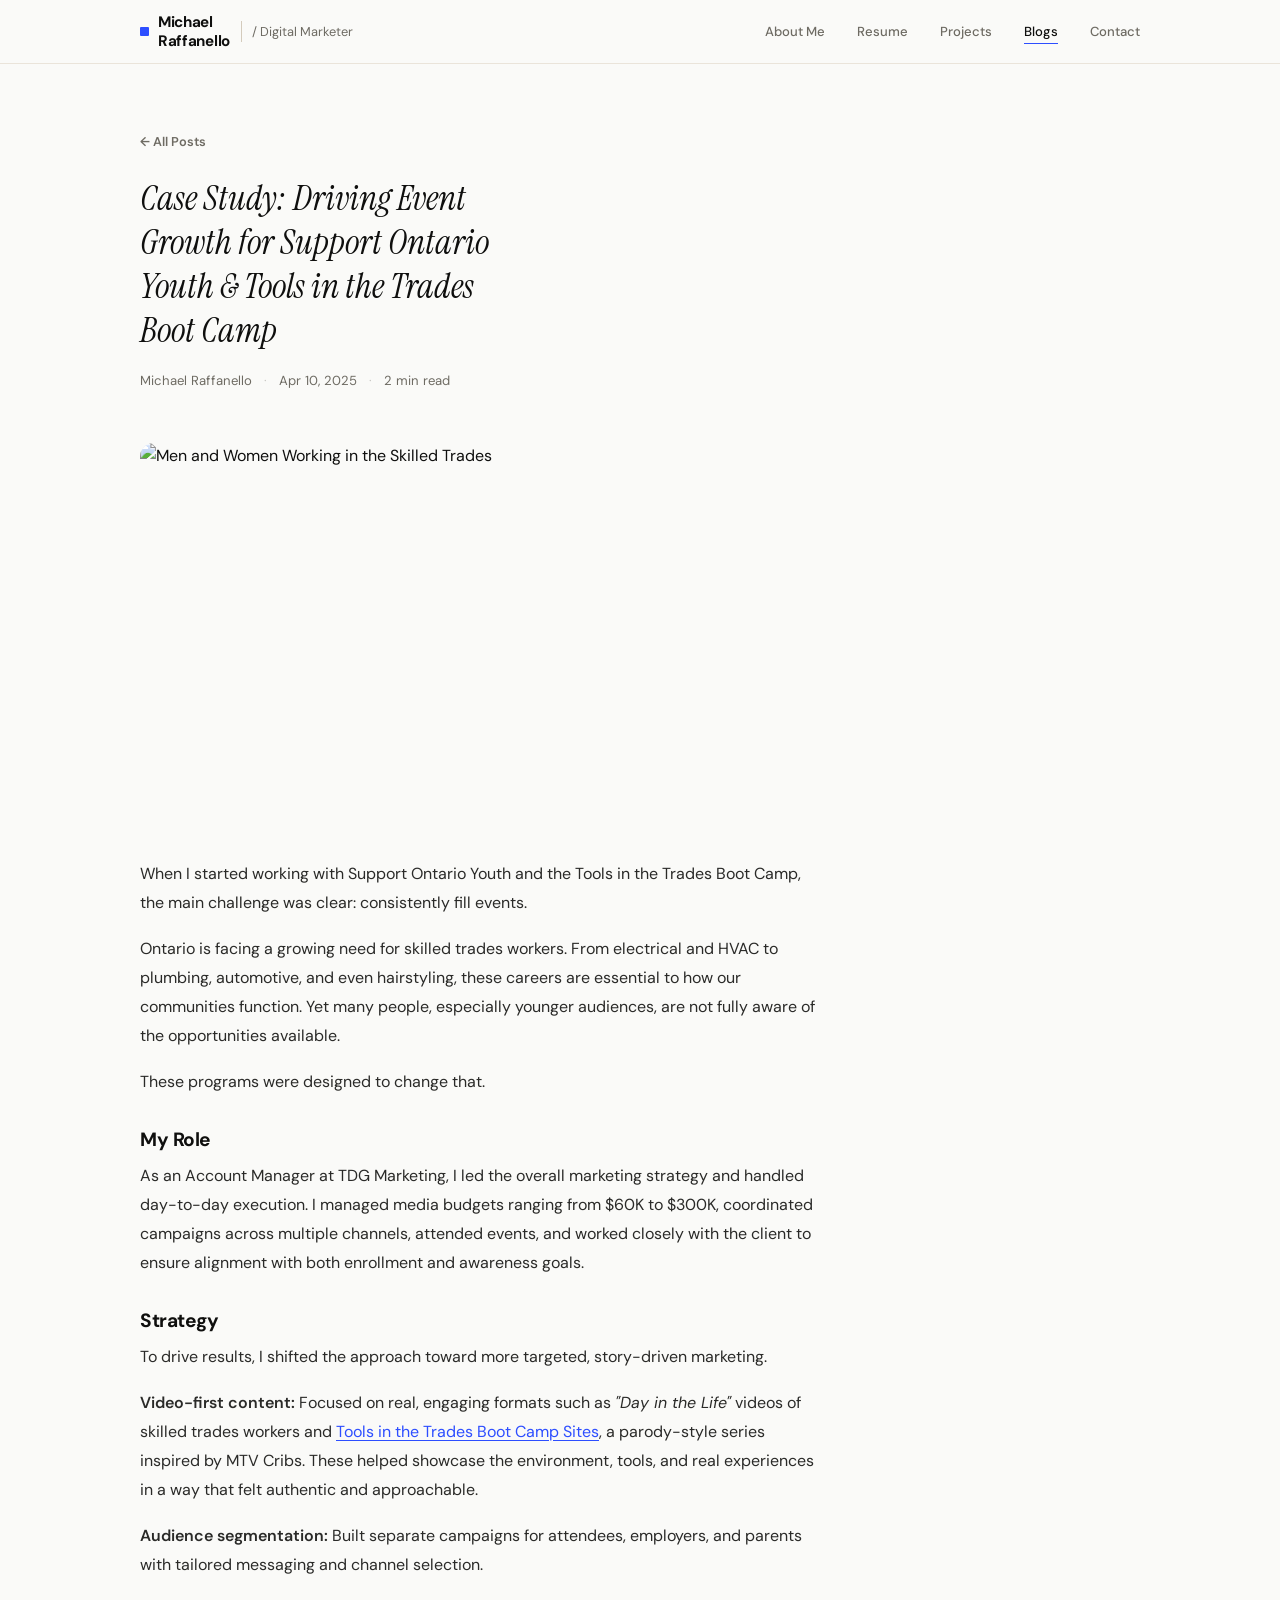
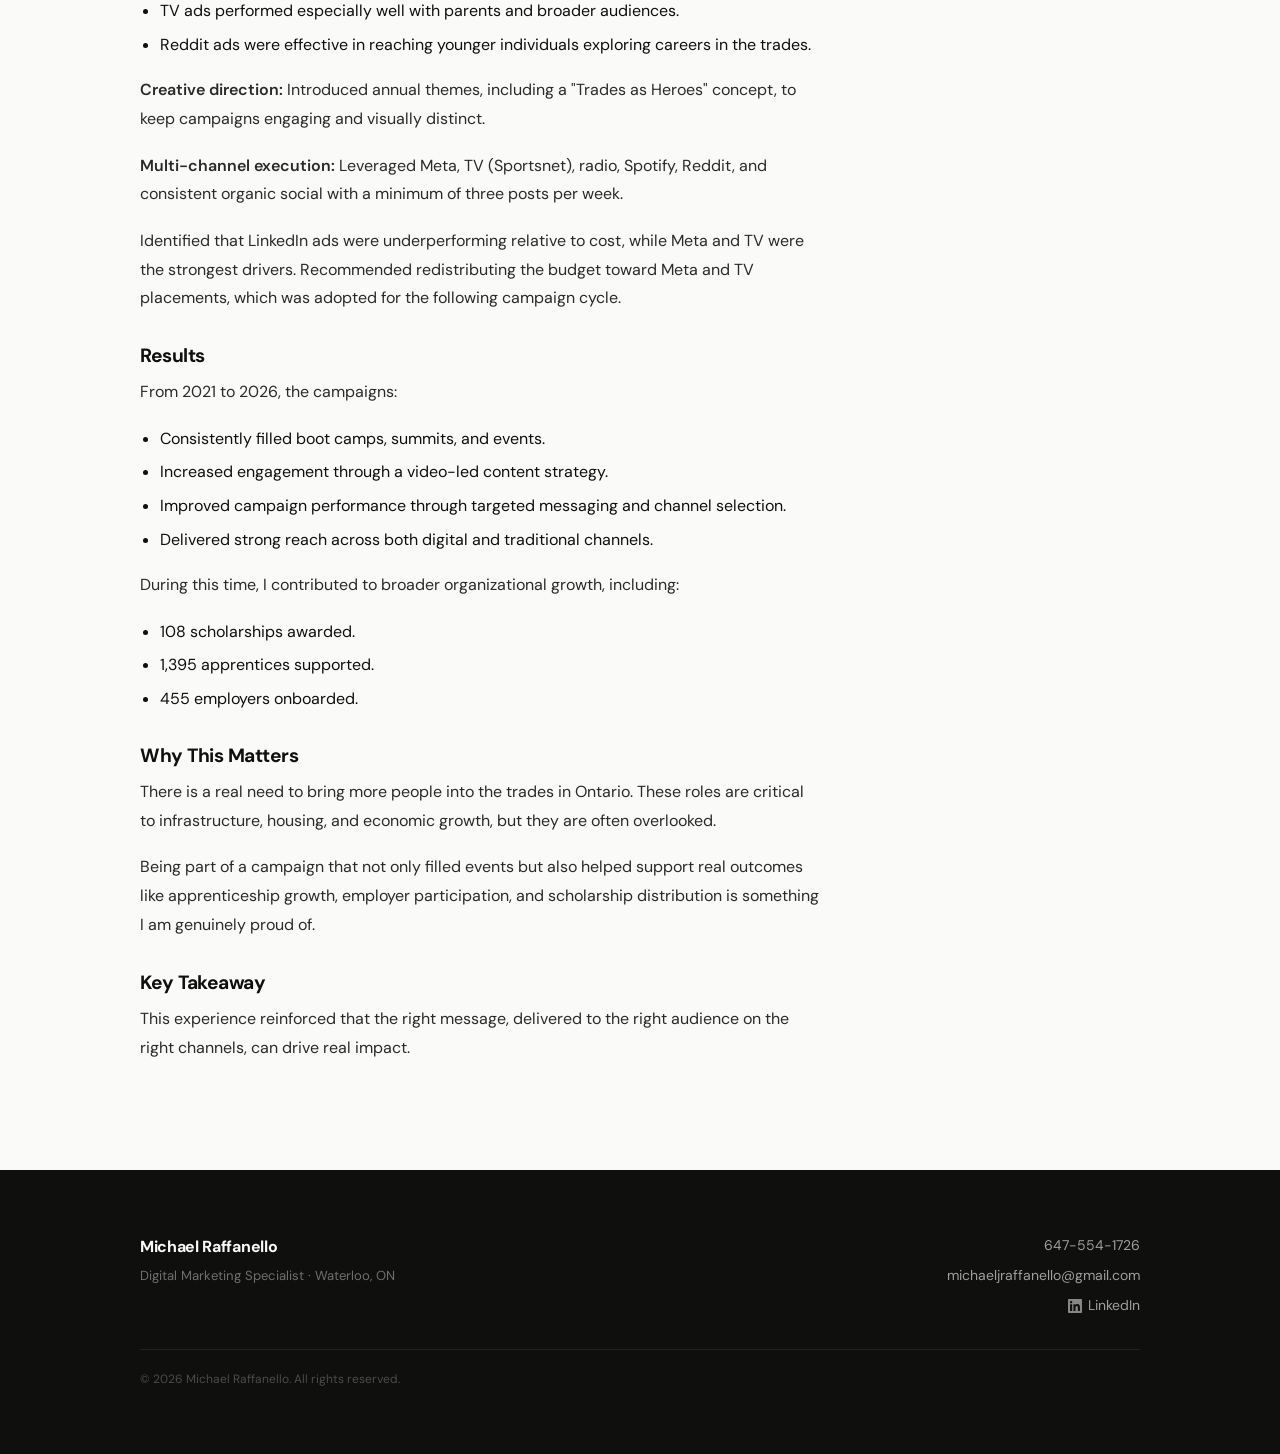
==== commit 66241674: "Update blog-post.html" ====
--- a/blog-post.html
+++ b/blog-post.html
@@ -107,7 +107,7 @@
     <div class="footer-inner">
       <div>
         <div class="footer-brand">Michael Raffanello</div>
-        <div class="footer-sub">Digital Marketing Specialist · Brantford, ON</div>
+        <div class="footer-sub">Digital Marketing Specialist · Waterloo, ON</div>
       </div>
       <div class="footer-contacts">
         <a href="tel:6475541726">647-554-1726</a>
--- a/style.css
+++ b/style.css
@@ -61,14 +61,13 @@
 h3 { font-size: 1.05rem; font-weight: 600; letter-spacing: -0.015em; }
 h4 { font-size: 0.9rem; font-weight: 600; }
 
-/* Only the homepage Welcome gets the serif italic treatment */
-.hero-display {
-  font-family: var(--font-display);
-  font-style: italic;
-  font-weight: 400;
-  font-size: clamp(3rem, 5.5vw, 4.5rem);
+/* Homepage Welcome heading — bold sans, no serif */
+.hero-heading {
+  font-family: var(--font-body);
+  font-weight: 700;
+  font-size: clamp(2.8rem, 5vw, 4.2rem);
   line-height: 1.0;
-  letter-spacing: -0.01em;
+  letter-spacing: -0.035em;
   color: var(--black);
 }
 
@@ -416,8 +415,13 @@
   line-height: 1.75;
   max-width: 58ch;
 }
+.testimonials {
+  display: flex;
+  flex-direction: column;
+  gap: 0.75rem;
+}
 .hero-testimonial {
-  padding: 1.1rem 1.35rem;
+  padding: 1rem 1.25rem;
   border-left: 2.5px solid var(--blue);
   background: var(--sand);
   border-radius: 0 var(--radius-lg) var(--radius-lg) 0;
@@ -543,7 +547,7 @@
   margin-bottom: 1rem;
 }
 .timeline-logo {
-  width: 38px; height: 38px;
+  width: 52px; height: 52px;
   object-fit: contain;
   border-radius: 6px;
   border: 1px solid var(--sand);
@@ -715,16 +719,53 @@
   overflow: hidden;
   background: var(--sand);
   display: flex;
-  align-items: center;
+  align-items: flex-start;
+  cursor: zoom-in;
 }
 .project-image img {
   width: 100%;
-  height: 100%;
-  object-fit: cover;
-  object-position: center top;
+  height: auto;
+  object-fit: contain;
+  object-position: top;
   transition: transform 0.45s var(--ease);
-}
-.project-card:hover .project-image img { transform: scale(1.04); }
+  display: block;
+}
+.project-card:hover .project-image img { transform: scale(1.02); }
+
+/* Lightbox */
+.lightbox {
+  display: none;
+  position: fixed;
+  inset: 0;
+  background: rgba(0,0,0,0.85);
+  z-index: 200;
+  align-items: center;
+  justify-content: center;
+  padding: 2rem;
+  cursor: zoom-out;
+}
+.lightbox.open { display: flex; }
+.lightbox img {
+  max-width: min(90vw, 900px);
+  max-height: 90vh;
+  object-fit: contain;
+  border-radius: var(--radius-lg);
+  box-shadow: 0 24px 64px rgba(0,0,0,0.5);
+}
+.lightbox-close {
+  position: absolute;
+  top: 1.25rem;
+  right: 1.5rem;
+  color: #fff;
+  font-size: 1.75rem;
+  line-height: 1;
+  background: none;
+  border: none;
+  cursor: pointer;
+  opacity: 0.7;
+  transition: opacity var(--t);
+}
+.lightbox-close:hover { opacity: 1; }
 
 /* ============================================
    BLOG PAGE
@@ -985,7 +1026,7 @@
 
   .project-card { grid-template-columns: 1fr; }
   .project-body { border-right: none; border-bottom: 1px solid var(--sand); }
-  .project-image { aspect-ratio: 16 / 7; min-height: unset; }
+  .project-image { min-height: unset; }
 
   .contact-layout { grid-template-columns: 1fr; }
 }
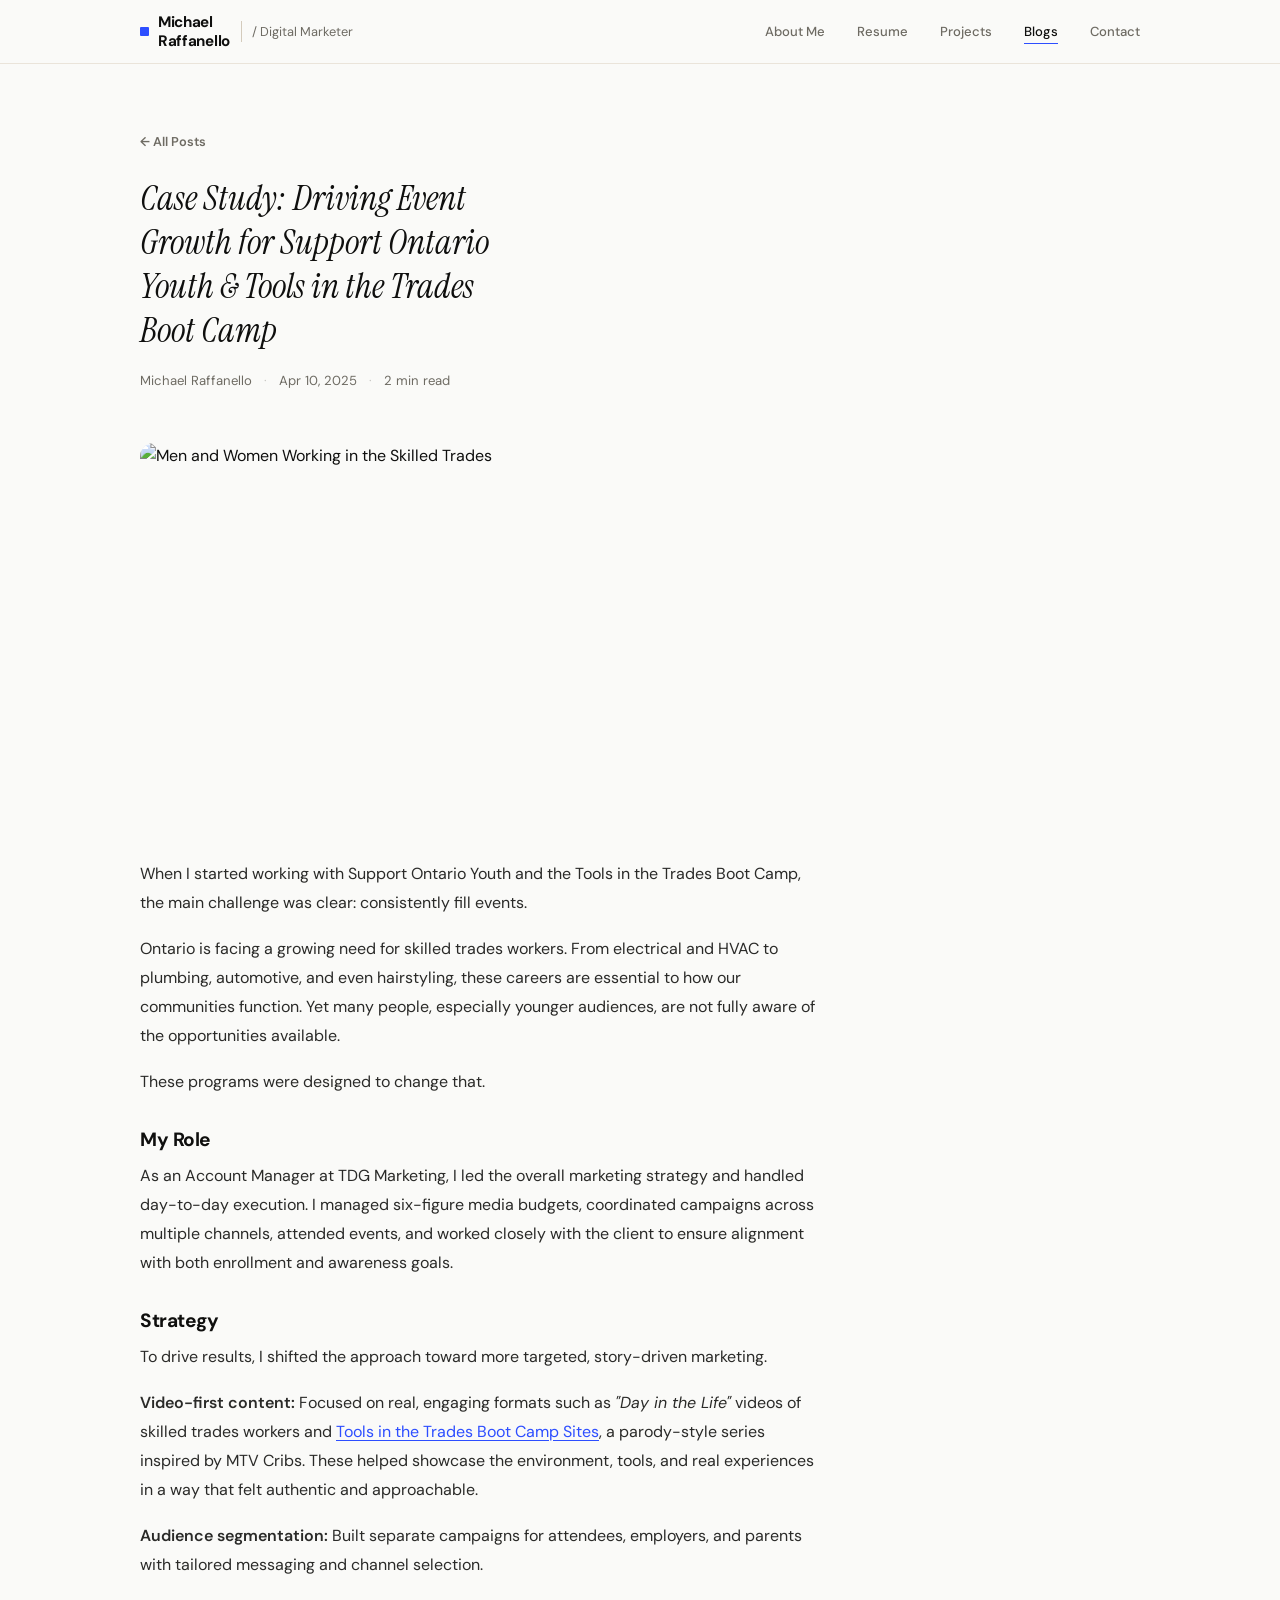
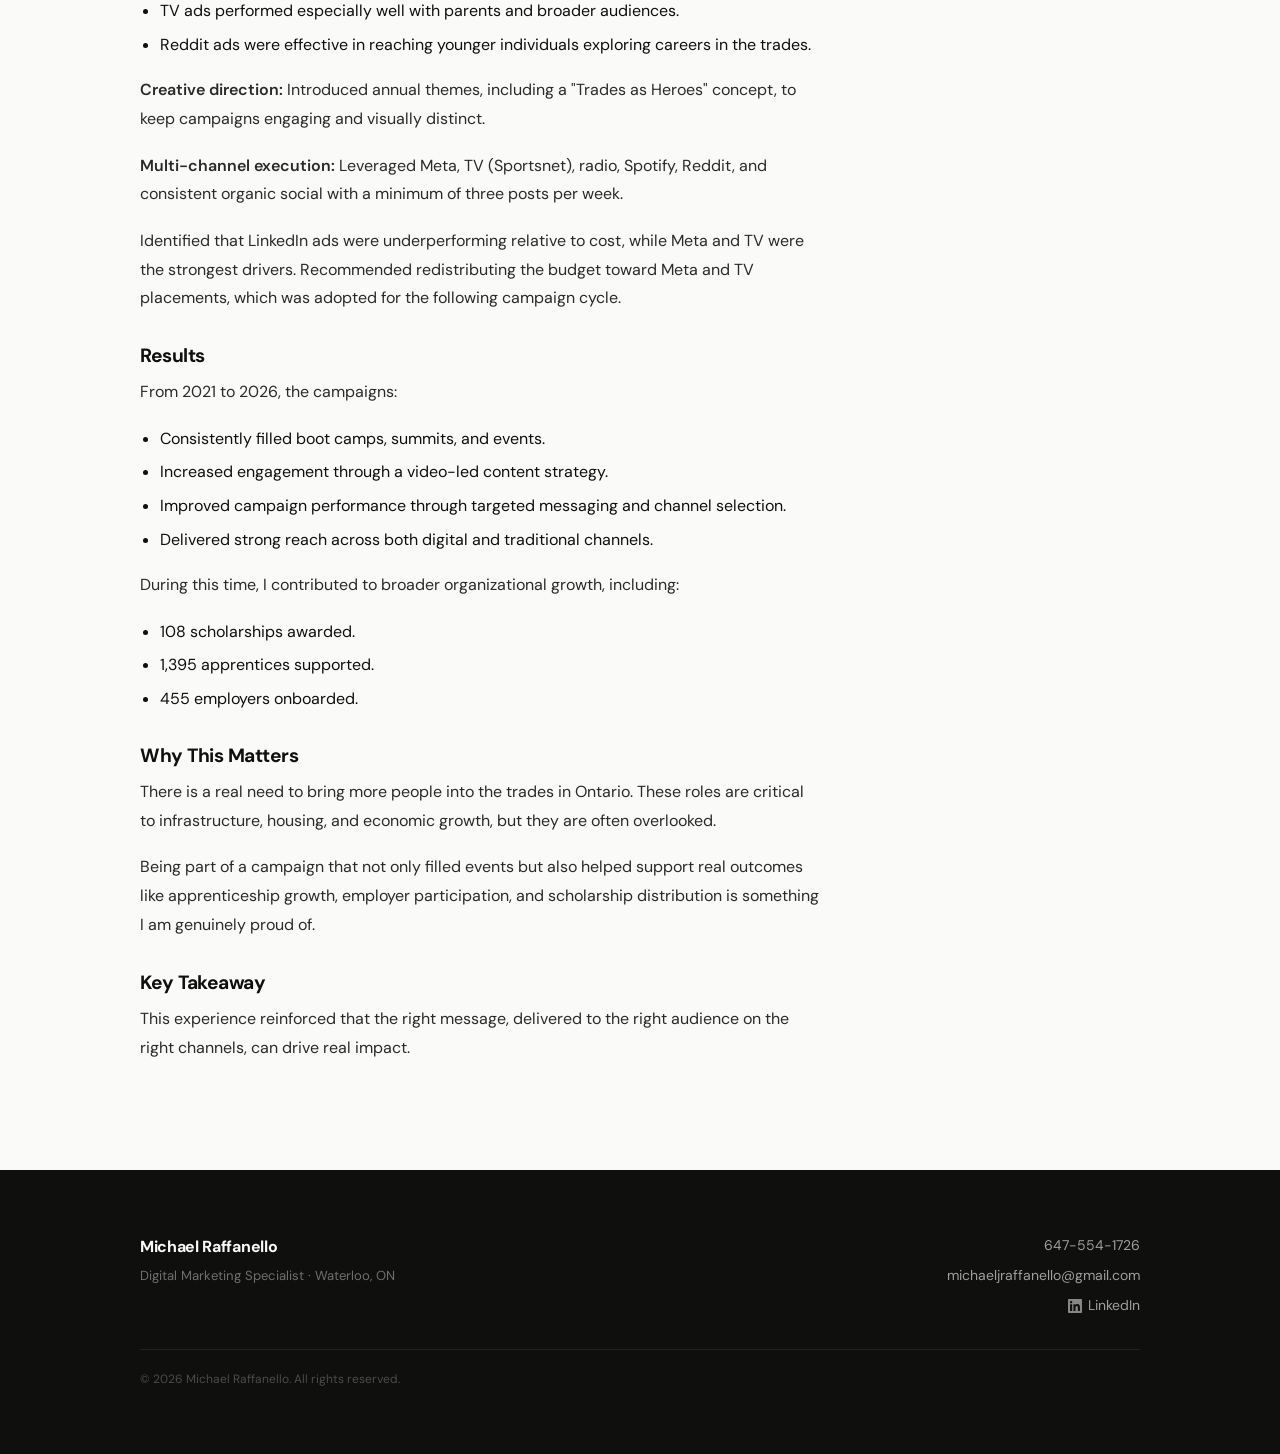
==== commit a144f8f1: "Update blog-post.html removed budget specifics" ====
--- a/blog-post.html
+++ b/blog-post.html
@@ -63,7 +63,7 @@
       <p>These programs were designed to change that.</p>
 
       <h2>My Role</h2>
-      <p>As an Account Manager at TDG Marketing, I led the overall marketing strategy and handled day-to-day execution. I managed media budgets ranging from $60K to $300K, coordinated campaigns across multiple channels, attended events, and worked closely with the client to ensure alignment with both enrollment and awareness goals.</p>
+      <p>As an Account Manager at TDG Marketing, I led the overall marketing strategy and handled day-to-day execution. I managed six-figure media budgets, coordinated campaigns across multiple channels, attended events, and worked closely with the client to ensure alignment with both enrollment and awareness goals.</p>
 
       <h2>Strategy</h2>
       <p>To drive results, I shifted the approach toward more targeted, story-driven marketing.</p>
--- a/style.css
+++ b/style.css
@@ -1040,6 +1040,10 @@
     text-align: center;
     max-width: 100%;
   }
+  .contact-wrap {
+  padding-left: 1.25rem;
+  padding-right: 1.25rem;
+} 
   .hero-card-rule { margin: 0 auto; }
 
   .resume-sidebar { grid-template-columns: 1fr; }
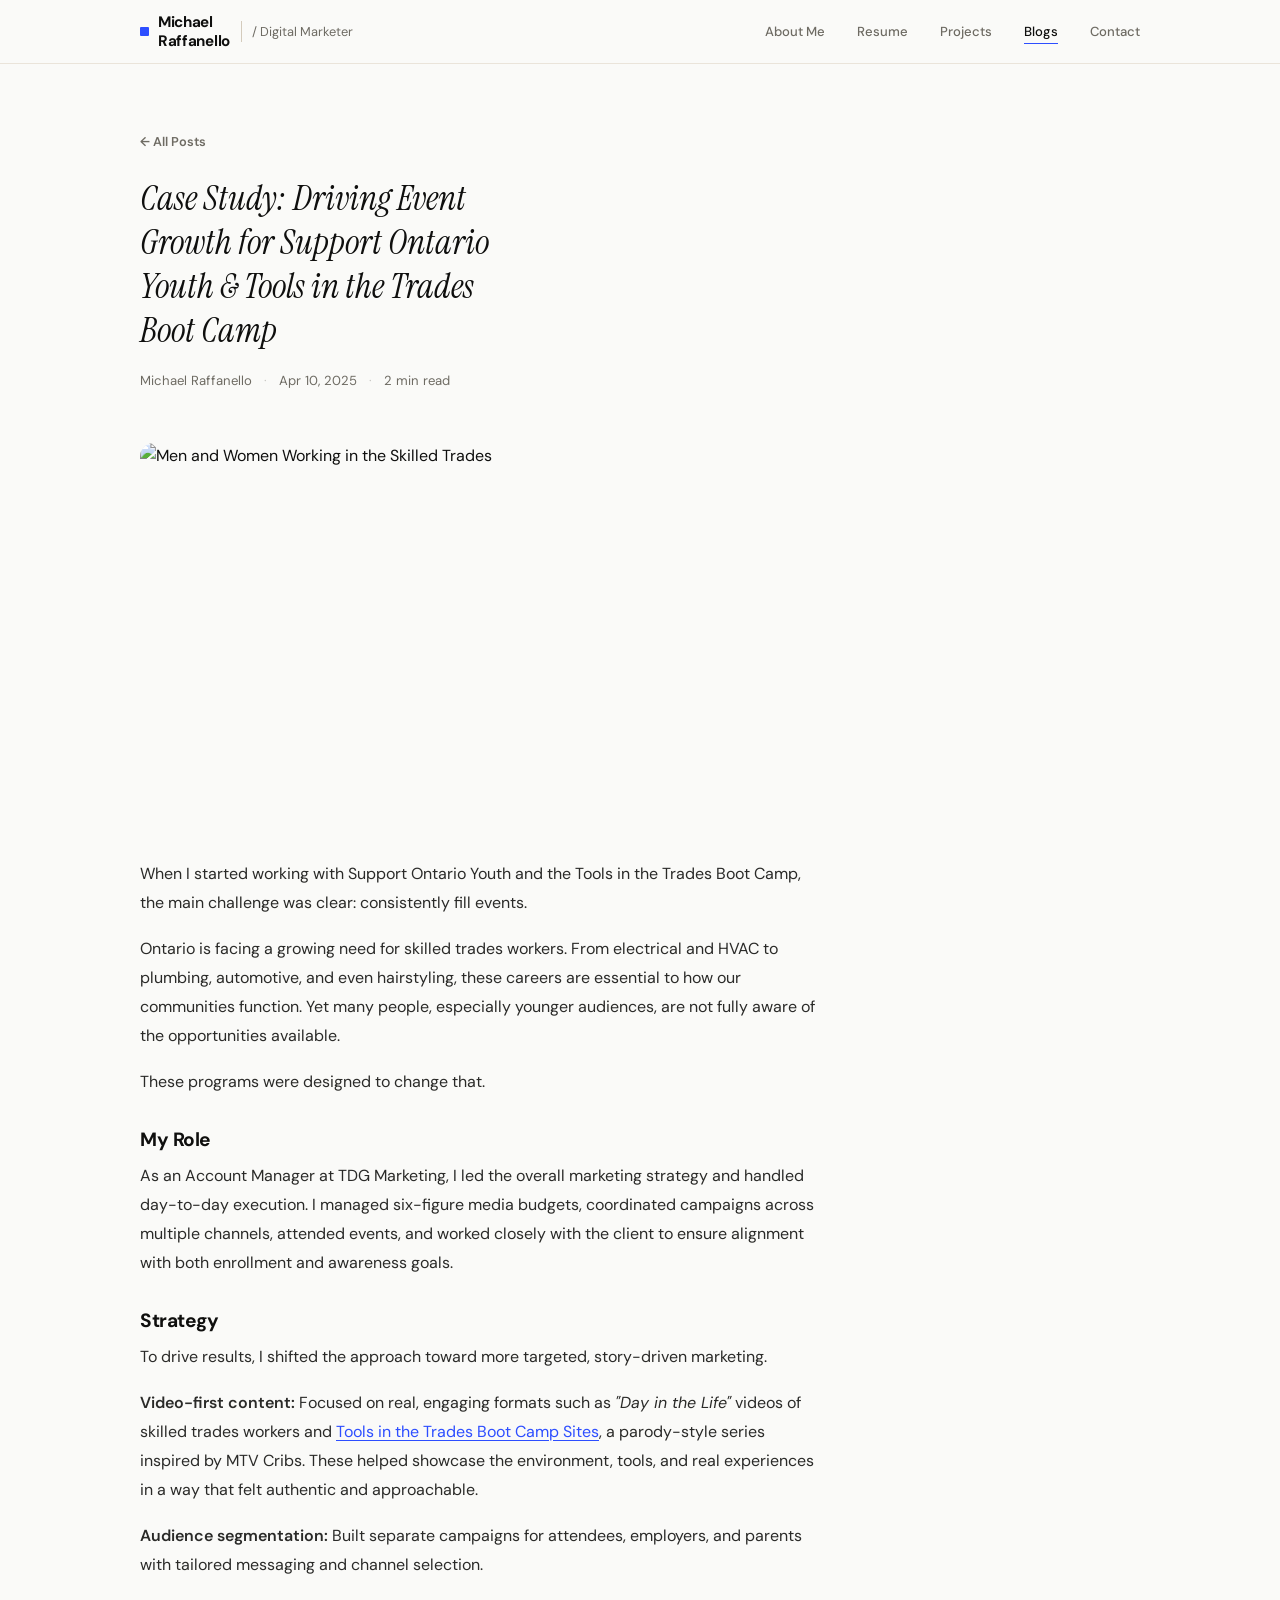
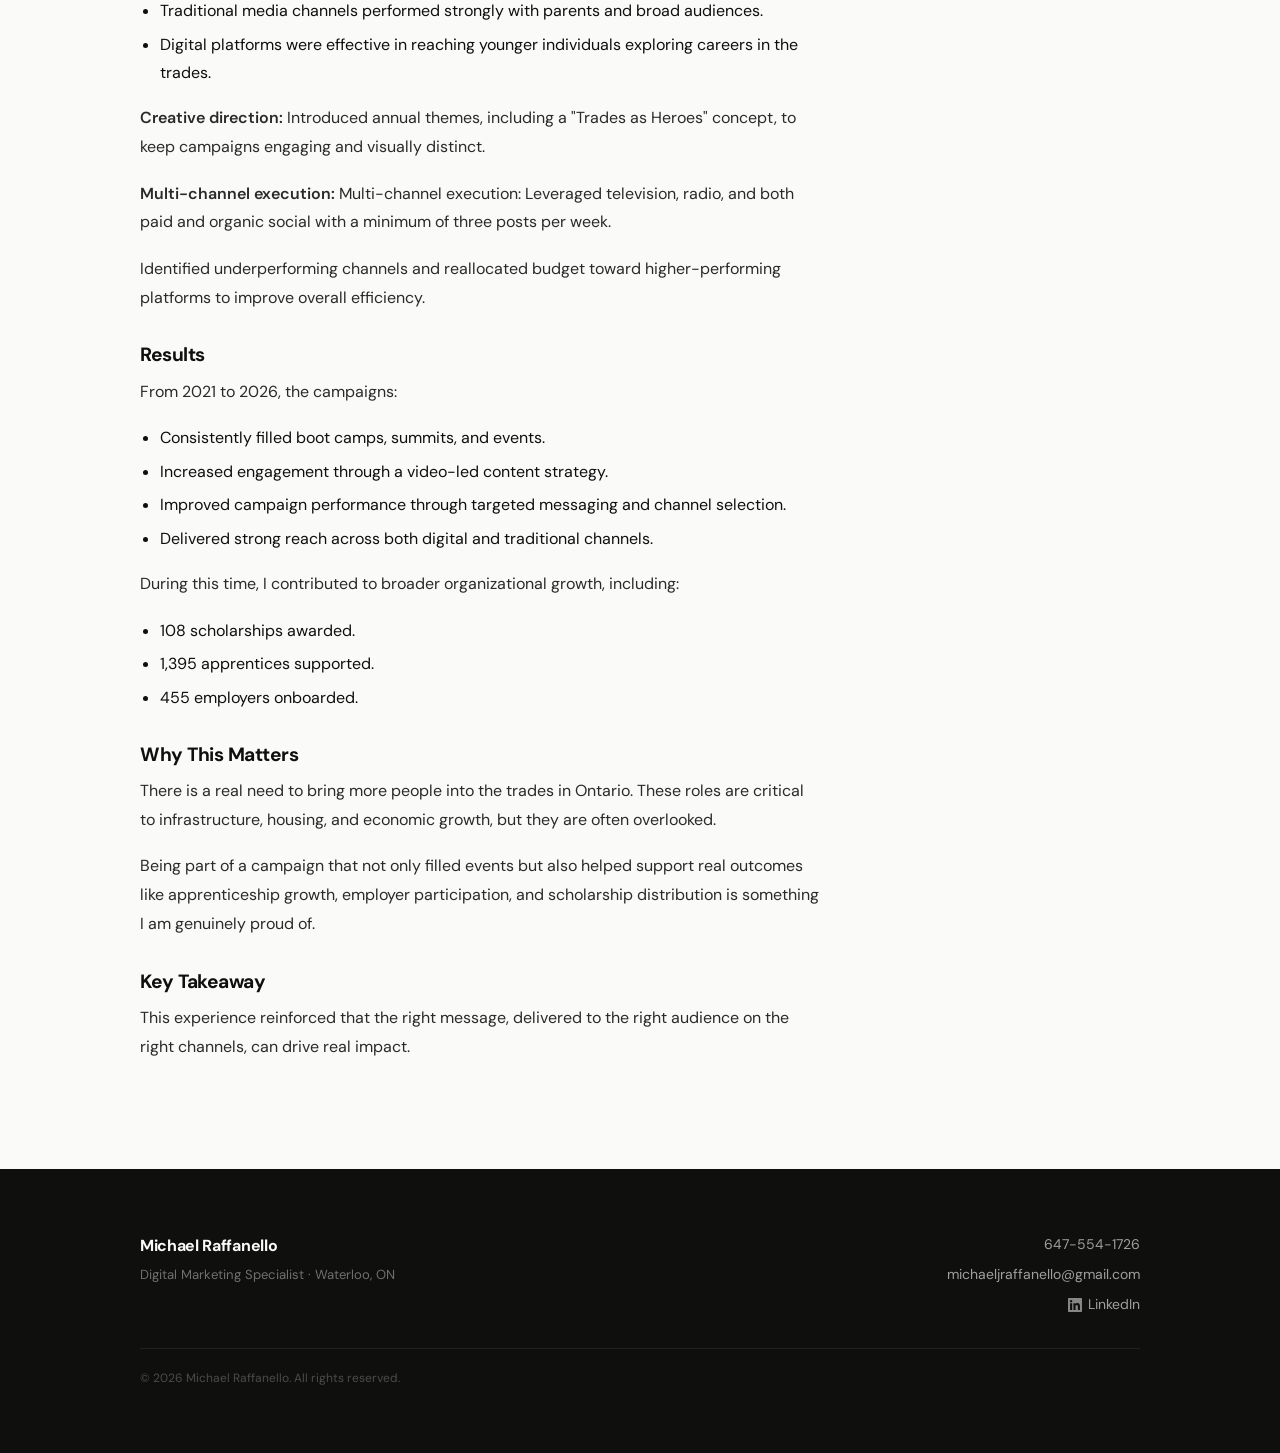
==== commit 387cd9d9: "Update blog-post.html" ====
--- a/blog-post.html
+++ b/blog-post.html
@@ -70,12 +70,12 @@
       <p><strong>Video-first content:</strong> Focused on real, engaging formats such as <em>"Day in the Life"</em> videos of skilled trades workers and <a href="https://www.youtube.com/watch?v=5VyVdw9-awA" target="_blank" rel="noopener">Tools in the Trades Boot Camp Sites</a>, a parody-style series inspired by MTV Cribs. These helped showcase the environment, tools, and real experiences in a way that felt authentic and approachable.</p>
       <p><strong>Audience segmentation:</strong> Built separate campaigns for attendees, employers, and parents with tailored messaging and channel selection.</p>
       <ul>
-        <li>TV ads performed especially well with parents and broader audiences.</li>
-        <li>Reddit ads were effective in reaching younger individuals exploring careers in the trades.</li>
+        <li>Traditional media channels performed strongly with parents and broad audiences.</li>
+        <li>Digital platforms were effective in reaching younger individuals exploring careers in the trades.</li>
       </ul>
       <p><strong>Creative direction:</strong> Introduced annual themes, including a "Trades as Heroes" concept, to keep campaigns engaging and visually distinct.</p>
-      <p><strong>Multi-channel execution:</strong> Leveraged Meta, TV (Sportsnet), radio, Spotify, Reddit, and consistent organic social with a minimum of three posts per week.</p>
-      <p>Identified that LinkedIn ads were underperforming relative to cost, while Meta and TV were the strongest drivers. Recommended redistributing the budget toward Meta and TV placements, which was adopted for the following campaign cycle.</p>
+      <p><strong>Multi-channel execution:</strong> Multi-channel execution: Leveraged television, radio, and both paid and organic social with a minimum of three posts per week.</p>
+      <p>Identified underperforming channels and reallocated budget toward higher-performing platforms to improve overall efficiency.</p>
 
       <h2>Results</h2>
       <p>From 2021 to 2026, the campaigns:</p>
